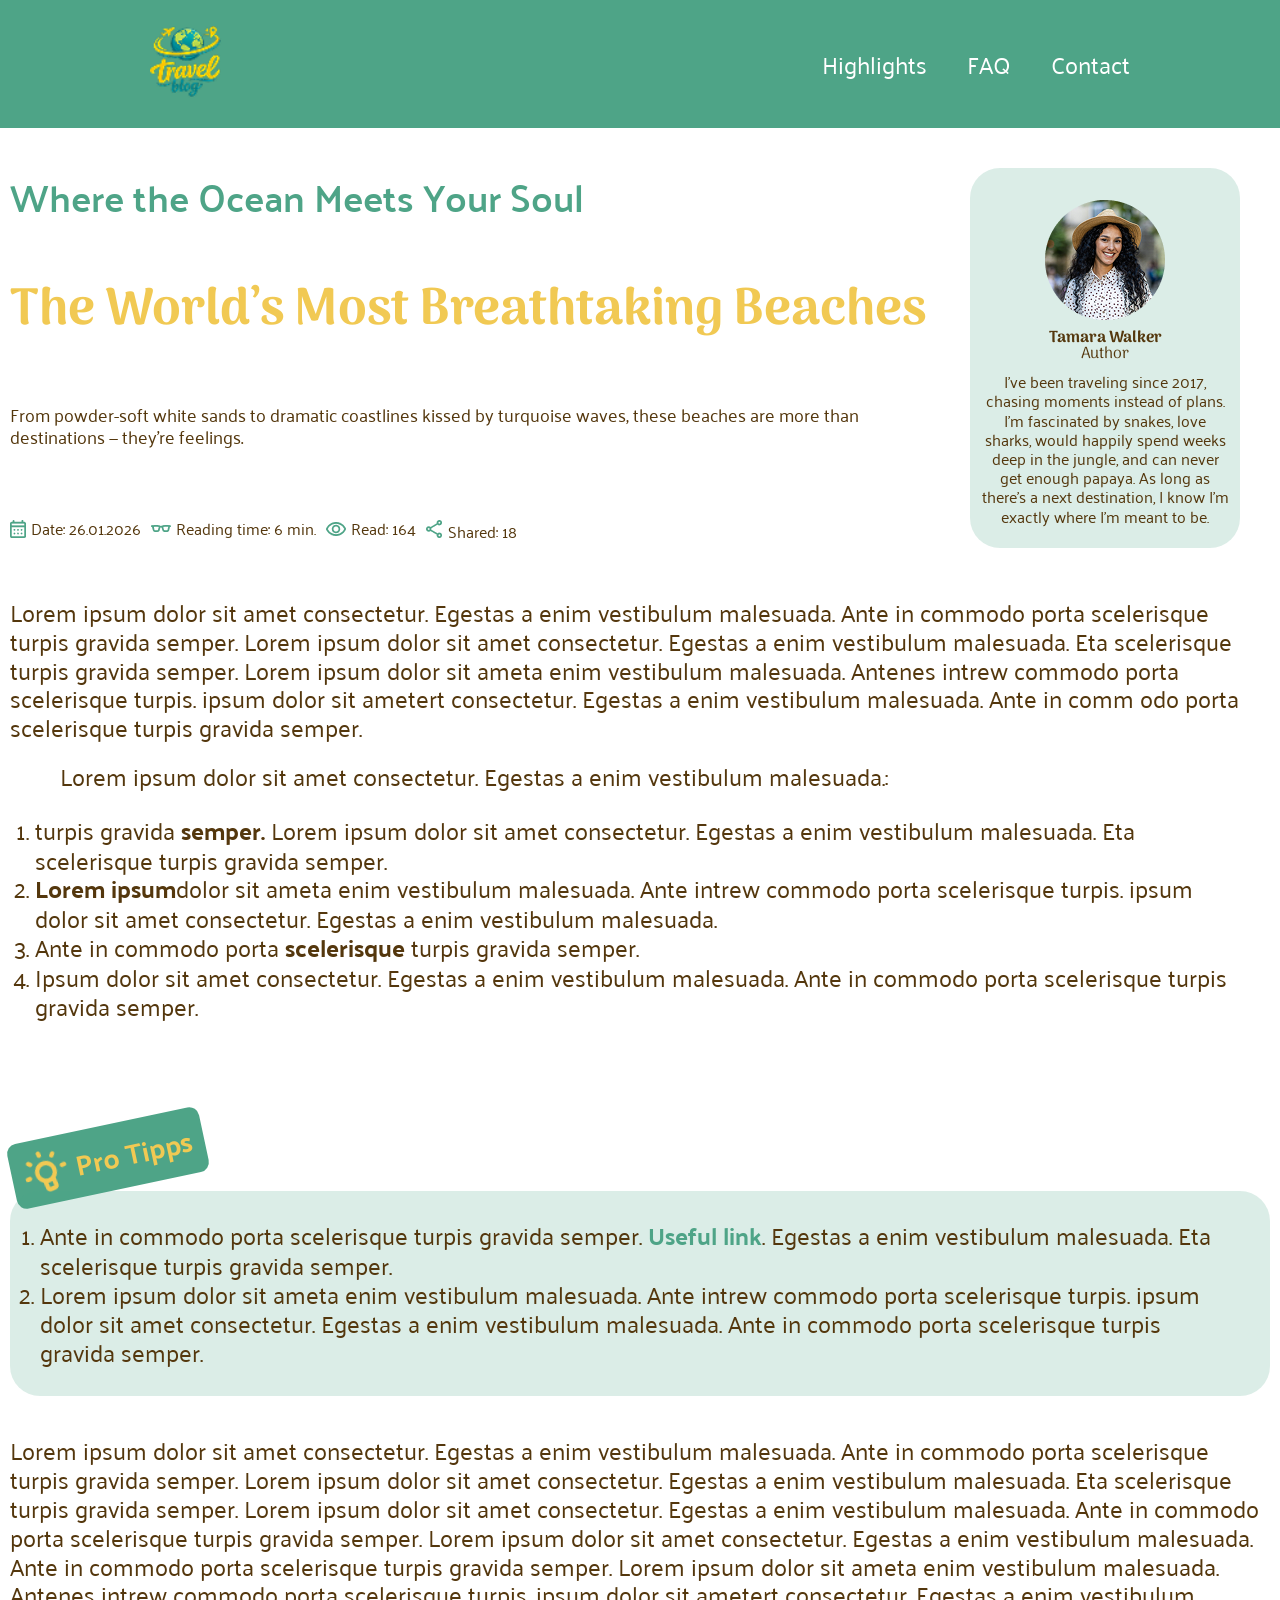
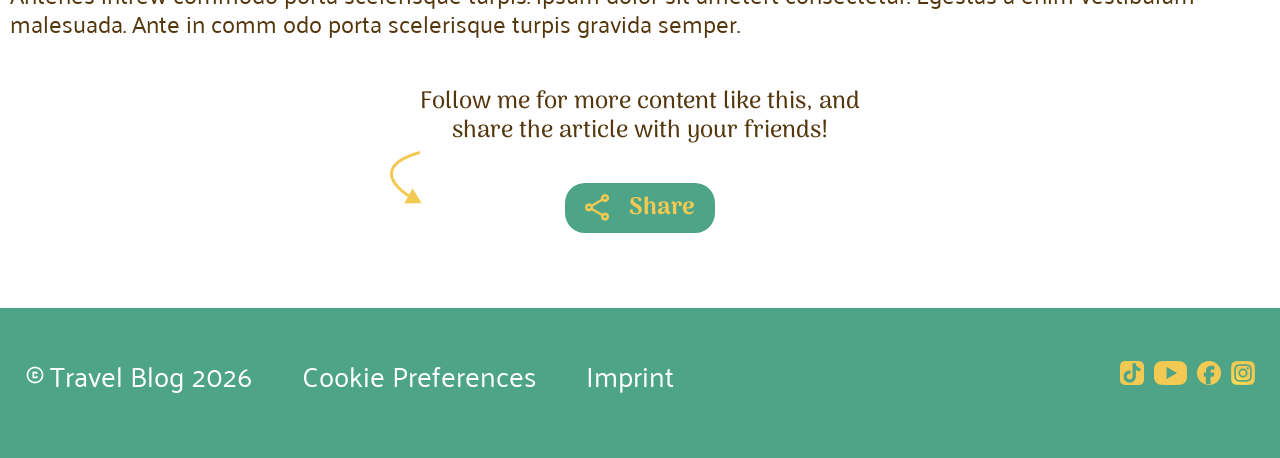
==== article-1.html @ d6214e35 "article 1 header bearbeitet" ====
<!DOCTYPE html>
<html lang="en">

<head>
    <meta charset="UTF-8">
    <meta name="viewport" content="width=device-width, initial-scale=1.0">
    <title>Article 1</title>
    <link rel="shortcut icon" href="./assets/icons/travel-blog-logo.png" type="image/x-icon">
    <link rel="stylesheet" href="./css/header-footer.css">
    <link rel="stylesheet" href="./css/fonts.css">
    <link rel="stylesheet" href="./css/article-standard.css">
    <link rel="stylesheet" href="./css/article-1.css">



</head>

<body>
    <header>
            <div class="header-content">
                <a href="index.html"><img src="./assets/icons/travel-blog-logo.png" alt="Travel Blog Logo" /></a>
                <nav class="header-nav-bar">
                    <ul>
                        <li><a href="index.html#highlights">Highlights</a></li>
                        <li><a href="index.html#faq">FAQ</a></li>
                        <li><a href="index.html#contact">Contact</a></li>
                    </ul>
                </nav>
            </div>
        </header>
    <main> 
        
        <content class="content">
            <!-- ------------------------------------------------------------------------------------- -->
            <div class="article-landing-section">
                <div class="article-landing-section-left">
                    <h2>Where the Ocean Meets Your Soul </h2>
                    <h1>The World’s Most Breathtaking Beaches</h1>
                    <p class="intro-text">
                        From powder-soft white sands to dramatic coastlines kissed by turquoise waves, these beaches are
                        more than destinations — they’re feelings.
                    </p>

                    <div class="article-status">
                        <div class="item">
                            <img src="./assets/icons/calendar-icon.png" alt="Calender Icon" />
                            <span>Date: 26.01.2026</span>
                        </div>

                        <div class="item">
                            <img class="glasses-icon" src="./assets/icons/eyeglasses-icon.png" alt="Glasses Icon" />
                            <span> Reading time: 6 min.</span>
                        </div>

                        <div class="item">
                            <img src="./assets/icons/visibility-icon.png" alt="Visibility Icon" />
                            <span>Read: 164</span>
                        </div>

                        <div class="item">
                            <p>
                                <img src="./assets/icons/share-icon-green.png" alt="Share Icon" />
                                <span>Shared: 18</span>
                            </p>
                        </div>
                    </div>
                </div>

                <div class="article-landing-section-right">
                    <div class="author">
                        <img src="./assets/img/author-image.png" alt="Author Image" />
                        <p class="author-name">Tamara Walker</p>
                        <p class="author-text">Author</p>
                        <span>
                            I’ve been traveling since 2017, chasing moments instead of plans. I’m fascinated by
                            snakes, love sharks, would happily spend weeks deep in the jungle, and can never get
                            enough papaya. As long as there’s a next destination, I know I’m exactly where I’m meant
                            to be.</span>

                    </div>
                </div>
            </div>
            <!-- ----------- -->
            <section class="textarea">
                <div class="text">
                    <p>Lorem ipsum dolor sit amet consectetur. Egestas a enim vestibulum malesuada. Ante in commodo
                        porta
                        scelerisque turpis gravida semper. Lorem ipsum dolor sit amet consectetur. Egestas a enim
                        vestibulum
                        malesuada. Eta scelerisque turpis gravida semper. Lorem ipsum dolor sit ameta enim vestibulum
                        malesuada. Antenes intrew commodo porta scelerisque turpis. ipsum dolor sit ametert consectetur.
                        Egestas a enim vestibulum malesuada. Ante in comm odo porta scelerisque turpis gravida semper.
                    </p>
                </div>
            </section>
            <section class="list-sec">
                <div class="list">
                    <div class="list-p">
                    <p>Lorem ipsum dolor sit amet consectetur. Egestas a enim vestibulum malesuada.:</p>
                    </div>
                    <ol class="list-ol">
                        <li>turpis gravida <span class="bold">semper.</span> Lorem ipsum dolor sit amet consectetur.
                            Egestas a enim
                            vestibulum
                            malesuada. Eta scelerisque turpis gravida semper.
                        </li>
                        <li><span class="bold">Lorem ipsum</span>dolor sit ameta enim vestibulum malesuada. Ante intrew
                            commodo porta
                            scelerisque turpis. ipsum dolor sit amet consectetur. Egestas a enim vestibulum malesuada.
                        </li>
                        <li>Ante in commodo porta <span class="bold">scelerisque</span> turpis gravida semper. </li>
                        <li>Ipsum dolor sit amet consectetur. Egestas a enim vestibulum malesuada. Ante in commodo porta
                            scelerisque turpis gravida semper. </li>
                    </ol>
                </div>
            </section>
            <!-- ----------- -->
            <div class="mini-box">
                <div class="light">
                    <img src="./assets/icons/glühbirne.png" alt="Glühbirne Image" />
                    <p>Pro Tipps</p>
                </div>
            </div>
            <section class="big-box">
                <div class="box-text">
                    <ol>
                        <li>
                            Ante in commodo porta scelerisque turpis gravida
                            semper.
                            <span class="box-fett">Useful link</span>.
                            Egestas a enim vestibulum malesuada. Eta
                            scelerisque turpis gravida semper.
                        </li>
                        <li>
                            Lorem ipsum dolor sit ameta enim vestibulum
                            malesuada. Ante intrew commodo porta scelerisque
                            turpis. ipsum dolor sit amet consectetur.
                            Egestas a enim vestibulum malesuada. Ante in
                            commodo porta scelerisque turpis gravida semper.
                        </li>
                    </ol>
                </div>
            </section>
            <!-- ----------- -->
            <div class="lorem">
                <p>Lorem ipsum dolor sit amet consectetur. Egestas a enim vestibulum malesuada. Ante in commodo porta
                    scelerisque turpis gravida semper. Lorem ipsum dolor sit amet consectetur. Egestas a enim vestibulum
                    malesuada. Eta scelerisque turpis gravida semper. Lorem ipsum dolor sit amet consectetur.
                    Egestas a enim vestibulum malesuada. Ante in commodo porta scelerisque turpis gravida semper. Lorem
                    ipsum dolor sit amet<!--<br />--> consectetur.<!--<br />--> Egestas a enim vestibulum malesuada. Ante in commodo
                    porta
                    scelerisque
                    turpis gravida semper. Lorem ipsum dolor sit ameta enim vestibulum malesuada. Antenes intrew commodo
                    porta scelerisque turpis. ipsum dolor sit ametert consectetur. Egestas a enim vestibulum malesuada.
                    Ante
                    in comm odo porta scelerisque turpis gravida semper. </p>
            </div>
            <div class="follow-me-section">
                <h4>Follow me for more content like this, and share the article with your friends!</h4>
                <img src="./assets/icons/arrow-icon.png" alt="Arrow Icon" />
                <div class="share-button">
                    <img src="./assets/icons/share-icon-yellow.png" alt="Share Icon" />
                    <p>Share</p>
                </div>
            </div>
        </content>
    </main>
    <footer>
        <div class="footer-content">
            <div class="footer-left">
                <a href="imprint.html" target="_blank">
                    <p>Imprint</p>
                </a>
                <p>Cookie Preferences</p>
                <div class="copyright">
                    <img src="./assets/icons/copyright-icon.png" alt="Copyright Icon" />
                    <p>Travel Blog 2026</p>
                </div>
            </div>
            <div class="footer-right">
                <div class="social-links">

                    <a href="https://www.tiktok.com" target="_blank"><img src="./assets/icons/tiktok-icon.png"
                            alt="TikTok Icon" /></a>
                    <a href="https://www.youtube.com" target="_blank"><img src="./assets/icons/youtube-icon.png"
                            alt="YouTube Icon" /></a>
                    <a href="https://www.facebook.com" target="_blank"><img src="./assets/icons/facebook-icon.png"
                            alt="Facebook Icon" /></a>
                    <a href="https://www.instagram.com" target="_blank"><img src="./assets/icons/instagram-icon.png"
                            alt="Instagram Icon" /></a>
                </div>
            </div>
        </div>
        <div class="footer-navigation">
            <nav class="footer-nav-bar">
                <ul>
                    <li>
                        <a href="index.html#home"><img src="./assets/icons/home.png" alt="Home Icon" /></a>
                    </li>
                    <li>
                        <a href="index.html#highlights"><img src="./assets/icons/rocket-launch.png"
                                alt="Rocket Icon" /></a>
                    </li>
                    <li>
                        <a href="index.html#faq"><img src="./assets/icons/live-help.png" alt="FAQ Icon" /></a>
                    </li>
                    <li>
                        <a href="index.html#contact"><img src="./assets/icons/person-pin.png" alt="Contact Icon" /></a>
                    </li>
                </ul>
            </nav>
        </div>
    </footer>
</body>

</html>
---- css/header-footer.css ----
/* ############################################################## */

/* VOR ÄNDERUNGEN IN DIESER DATEI TEAM-MEETING !! */

/* ############################################################## */
/* Last Changes */
/* Footer Padding left and right von 25px auf 10px */
/* Ab 512px header nav bar anzeigen, Footer NavBar aus */
/* Ab 768px Footer Links horizontal

/* ############################################################## */

* {
    margin: 0; /* Alle Abstände auf null setzen */
    padding: 0;
    position: relative;
    box-sizing: border-box;
    color: inherit;
    font-size: inherit;
    scroll-behavior: smooth;
}

header {
    background-color: #4ea487;
    .header-content {
        /* position: absolute;
        width: 100%; */

        height: 70px;
        display: flex;
        align-items: center;
        justify-content: center;

        .header-nav-bar {
            display: none;
            padding-left: 50px;
            ul {
                display: flex;
                flex-direction: row;
                align-items: center;
                justify-content: space-around;
                list-style-type: none;
                gap: 40px;
            }
        }

        a {
            color: white;
            text-decoration: none;
        }

        img {
            width: 56px;
            height: 56px;
        }
    }
}

footer {
    background-color: #4ea487;
    height: 225px;
    width: 100%;

    .footer-content {
        max-width: 1440px;
        margin-left: auto;
        margin-right: auto;

        padding-top: 30px;
        padding-left: 10px;
        padding-right: 10px;
        display: flex;
        justify-content: center;
        align-items: flex-end;

        .footer-left {
            font-family: "Palanquin";
            font-size: 14px;
            width: 100%;
            max-width: 700px;

            color: white;
            line-height: 2;

            a {
                text-decoration: none;
            }
            .copyright {
                display: flex;
                align-items: center;
                gap: 5px;
            }
        }
        .footer-right {
            .social-links {
                display: flex;
                flex-direction: row;
                align-items: center;
                justify-content: space-between;
                gap: 5px;
            }
        }
    }

    .footer-navigation {
        background-color: #f1c953;
        height: 88px;
        width: 100%;
        display: flex;
        align-items: center;
        justify-content: center;
        position: fixed;
        left: 0;
        bottom: 0;

        .footer-nav-bar {
            max-width: 375px;
            width: 100%;

            ul {
                display: flex;
                flex-direction: row;
                align-items: center;
                justify-content: space-around;
                list-style-type: none;
            }

            img {
                width: 40px;
                height: 40px;
            }
        }
    }
}

@media screen and (min-width: 375px) {
    header {
        .header-content {
            padding-left: 0;
        }
    }
    footer {
        .footer-content {
            padding-left: 25px;
            padding-right: 25px;
        }
    }
}

@media screen and (min-width: 512px) {
    header {
        .header-content {
            align-items: center;
            justify-content: space-around;
            gap: 30px;
            .header-nav-bar {
                display: unset;
            }
        }
    }

    footer {
        height: 150px;

        .footer-navigation {
            display: none;
        }
    }
}

@media screen and (min-width: 768px) {
    header {
        .header-content {
            height: 88px;
        }
    }

    footer {
        .footer-content {
            width: 100%;
            padding-top: 50px;

            display: flex;
            align-items: center;
            justify-content: space-between;

            .footer-left {
                max-width: 700px;
                display: flex;
                flex-direction: row-reverse;
                justify-content: flex-end; /* Flex-end wegen row-reverse */

                gap: 50px;

                p {
                    font-size: 16px;
                }

                .copyright {
                    display: flex;
                    align-items: center;
                }
            }

            .footer-right {
                .social-links {
                    gap: 10px;
                }
            }
        }
    }
}

@media screen and (min-width: 1024px) {
    header {
        .header-content {
            height: 128px;
            max-width: 980px;
            justify-content: space-between;
            margin-left: auto;
            margin-right: auto;

            img {
                width: 72px;
                height: 72px;
            }
        }
    }
    footer {
        .footer-content {
            .footer-left {
                p {
                    font-size: 28px;
                }
            }
        }
    }
}

@media screen and (min-width: 1440px) {
    header {
        .header-content {
            max-width: 1440px;
            padding-left: 20px;
            padding-right: 20px;
        }
    }
}
---- css/fonts.css ----
/* ############################################################## */
/* ############################################################## */

/* VOR ÄNDERUNGEN IN DIESER DATEI TEAM-MEETING !! */

/* ############################################################## */
/* ############################################################## */






h1 {
    font-size: clamp(24px, 4vw, 96px);
    font-family: "Arima";
    font-weight: 700;
    line-height: 1.2;
    color: #f1c953;
    padding-top: 10px;
    padding-bottom: 10px;
}

h2 {
    font-size: clamp(20px, 3vw, 54px);
    font-family: "Palanquin";
    font-weight: 600;
    line-height: 1.2;
    color: #4ea487;
}

h3 {
    font-size: clamp(20px, 3vw, 48px);
    font-family: "Arima";
    font-weight: 600;
    line-height: 1.2;
    color: #54370d;
    padding-top: 30px;
      padding-bottom: 20px;
    text-align: center;
}

h4 {
    font-size: clamp(18px, 3vw, 24px);
    font-family: "Arima";
    font-weight: 500;
    line-height: 1.2;
    color: #54370d;
    text-align: center;
    padding-top: 20px;
}

p {
    font-size: clamp(16px, 2vw, 24px);
    font-family: "Palanquin";
    font-weight: 400;
    /* font-size: 16px; */
    line-height: 1.2;
    color: #54370d;
}

li {
    font-size: clamp(16px, 2vw, 24px);
    font-family: "Palanquin";
    font-weight: 400;
    /* font-size: 16px; */
    line-height: 1.2;
    color: #54370d;
}

li span {
    font-weight: bold;
    font-size: clamp(16px, 2vw, 24px);
}

/* Footer Text (Imprint etc.) und Reading-Time etc. */
span {
    font-size: 16px;
    font-family: "Palanquin";
    font-weight: 400;
    /* font-size: 16px; */
    line-height: 1.2;
    color: #54370d;
}

.button-font {
    font-size: 24px;
    font-family: "Arima";
    font-weight: 700;
    line-height: 1.2;
    color: #f1c953;
}

.intro-text {
    font-size: clamp(18px, 2vw, 32px);
    font-family: "Palanquin";
    font-weight: 400;
    font-size: 18px;
    color: #54370d;
}

.footer-content p {
    color: white;
}

/* arima-regular - latin */
@font-face {
    font-display: swap; /* Check https://developer.mozilla.org/en-US/docs/Web/CSS/@font-face/font-display for other options. */
    font-family: "Arima";
    font-style: normal;
    font-weight: 400;
    src: url("../assets/fonts/arima-v7-latin-regular.woff2") format("woff2"); /* Chrome 36+, Opera 23+, Firefox 39+, Safari 12+, iOS 10+ */
}
/* arima-500 - latin */
@font-face {
    font-display: swap; /* Check https://developer.mozilla.org/en-US/docs/Web/CSS/@font-face/font-display for other options. */
    font-family: "Arima";
    font-style: normal;
    font-weight: 500;
    src: url("../assets/fonts/arima-v7-latin-500.woff2") format("woff2"); /* Chrome 36+, Opera 23+, Firefox 39+, Safari 12+, iOS 10+ */
}
/* arima-600 - latin */
@font-face {
    font-display: swap; /* Check https://developer.mozilla.org/en-US/docs/Web/CSS/@font-face/font-display for other options. */
    font-family: "Arima";
    font-style: normal;
    font-weight: 600;
    src: url("../assets/fonts/arima-v7-latin-600.woff2") format("woff2"); /* Chrome 36+, Opera 23+, Firefox 39+, Safari 12+, iOS 10+ */
}
/* arima-700 - latin */
@font-face {
    font-display: swap; /* Check https://developer.mozilla.org/en-US/docs/Web/CSS/@font-face/font-display for other options. */
    font-family: "Arima";
    font-style: normal;
    font-weight: 700;
    src: url("../assets/fonts/arima-v7-latin-700.woff2") format("woff2"); /* Chrome 36+, Opera 23+, Firefox 39+, Safari 12+, iOS 10+ */
}

/* palanquin-regular - latin */
@font-face {
    font-display: swap; /* Check https://developer.mozilla.org/en-US/docs/Web/CSS/@font-face/font-display for other options. */
    font-family: "Palanquin";
    font-style: normal;
    font-weight: 400;
    src: url("../assets/fonts/palanquin-v17-latin-regular.woff2")
        format("woff2"); /* Chrome 36+, Opera 23+, Firefox 39+, Safari 12+, iOS 10+ */
}
/* palanquin-500 - latin */
@font-face {
    font-display: swap; /* Check https://developer.mozilla.org/en-US/docs/Web/CSS/@font-face/font-display for other options. */
    font-family: "Palanquin";
    font-style: normal;
    font-weight: 500;
    src: url("../assets/fonts/palanquin-v17-latin-500.woff2") format("woff2"); /* Chrome 36+, Opera 23+, Firefox 39+, Safari 12+, iOS 10+ */
}
/* palanquin-600 - latin */
@font-face {
    font-display: swap; /* Check https://developer.mozilla.org/en-US/docs/Web/CSS/@font-face/font-display for other options. */
    font-family: "Palanquin";
    font-style: normal;
    font-weight: 600;
    src: url("../assets/fonts/palanquin-v17-latin-600.woff2") format("woff2"); /* Chrome 36+, Opera 23+, Firefox 39+, Safari 12+, iOS 10+ */
}
/* palanquin-700 - latin */
@font-face {
    font-display: swap; /* Check https://developer.mozilla.org/en-US/docs/Web/CSS/@font-face/font-display for other options. */
    font-family: "Palanquin";
    font-style: normal;
    font-weight: 700;
    src: url("../assets/fonts/palanquin-v17-latin-700.woff2") format("woff2"); /* Chrome 36+, Opera 23+, Firefox 39+, Safari 12+, iOS 10+ */
}

/* palanquin-dark-regular - latin */
@font-face {
    font-display: swap; /* Check https://developer.mozilla.org/en-US/docs/Web/CSS/@font-face/font-display for other options. */
    font-family: "Palanquin Dark";
    font-style: normal;
    font-weight: 400;
    src: url("../assets/fonts/palanquin-dark-v17-latin-regular.woff2")
        format("woff2"); /* Chrome 36+, Opera 23+, Firefox 39+, Safari 12+, iOS 10+ */
}
/* palanquin-dark-500 - latin */
@font-face {
    font-display: swap; /* Check https://developer.mozilla.org/en-US/docs/Web/CSS/@font-face/font-display for other options. */
    font-family: "Palanquin Dark";
    font-style: normal;
    font-weight: 500;
    src: url("../assets/fonts/palanquin-dark-v17-latin-500.woff2")
        format("woff2"); /* Chrome 36+, Opera 23+, Firefox 39+, Safari 12+, iOS 10+ */
}
/* palanquin-dark-600 - latin */
@font-face {
    font-display: swap; /* Check https://developer.mozilla.org/en-US/docs/Web/CSS/@font-face/font-display for other options. */
    font-family: "Palanquin Dark";
    font-style: normal;
    font-weight: 600;
    src: url("../assets/fonts/palanquin-dark-v17-latin-600.woff2")
        format("woff2"); /* Chrome 36+, Opera 23+, Firefox 39+, Safari 12+, iOS 10+ */
}
/* palanquin-dark-700 - latin */
@font-face {
    font-display: swap; /* Check https://developer.mozilla.org/en-US/docs/Web/CSS/@font-face/font-display for other options. */
    font-family: "Palanquin Dark";
    font-style: normal;
    font-weight: 700;
    src: url("../assets/fonts/palanquin-dark-v17-latin-700.woff2")
        format("woff2"); /* Chrome 36+, Opera 23+, Firefox 39+, Safari 12+, iOS 10+ */
}
---- css/article-standard.css ----
/* ############################################################## */

/* VOR ÄNDERUNGEN IN DIESER DATEI TEAM-MEETING !!!!!!!!!!!!!! */

/* ############################################################## */

body {
    main {
        max-width: 1440px; /* Mobile */
        width: 100%;
        margin-left: auto;
        margin-right: auto;
        padding-left: 25px;
        padding-right: 25px;

        content {
            /* ------------------------------------------------------------------------------------- */

            .article-landing-section {
                padding-top: 20px;
                margin-bottom: 50px;
                display: flex;
                min-height: 390px;
                flex-direction: column;
                align-items: center;

                .article-landing-section-left {
                    display: flex;
                    flex-direction: column;
                    justify-content: space-between;

                    .intro-text {
                        padding-bottom: 15px;
                    }

                    .article-status {
                        max-width: 200px;
                        display: flex;
                        flex-wrap: wrap;

                        gap: 10px; /* Abstand bei Umbruch */
                    }

                    .item {
                        display: flex;
                        align-items: center;
                        justify-content: center;
                        gap: 5px;
                        text-align: center;
                    }
                }
                .article-landing-section-right {
                    .author {
                        /* width: 270px;
                        height: 380px; */
                        display: flex;
                        flex-direction: column;
                        align-items: center;
                        justify-content: center;
                        background-color: #4ea48733;
                        border-radius: 30px;
                        margin-top: 20px;

                        img {
                            width: 120px;
                            padding-top: 20px;
                            padding-bottom: 10px;
                        }
                        .author-name {
                            font-family: "Arima";
                            font-size: 16px;
                            font-weight: 700;
                            line-height: 1;
                            color: #54370d;
                            padding: 0;
                        }
                        .author-text {
                            font-family: "Arima";
                            font-size: 16px;
                            font-weight: 400;
                            line-height: 1;
                            color: #54370d;
                            padding: 0;
                        }
                        span {
                            padding: 10px;
                            text-align: center;
                        }
                    }
                }
            }

            /* ------------------------------------------------------------------------------------- */

            .mini-box {
                display: flex;
                justify-content: center;
                align-items: center;
                width: 196px;
                height: 66px;
                background-color: rgba(78, 164, 135, 1);
                border-radius: 10px;
                transform: rotate(-12deg);
                .light {
                    display: flex;
                    align-items: center;
                    justify-content: center;
                    gap: 10px;
                }
                p {
                    font-weight: bold;
                    font-size: 28px;
                    color: rgba(241, 201, 83, 1);
                }
            }

            .big-box {
                display: flex;
                flex-direction: column;
                align-items: center;
                background-color: rgba(78, 164, 135, 0.2);
                border-radius: 30px;
            margin-bottom: 40px;
                .box-text {
                    padding: 10px;
                    text-align: center;
                    font-family: "Palanquin";
                    font-weight: 400;
                    font-size: 16px;
                    line-height: 1.2;
                    color: rgba(84, 55, 13, 1);
                    text-align: start;
                    padding: 30px;
                }
                .box-fett {
                    color: rgba(78, 164, 135, 1);
                    font-weight: bold;
                }
            }

            /* ------------------------------------------------------------------------------------- */

            .follow-me-section {
                display: flex;
                margin-left: auto;
                margin-right: auto;
                height: 200px;
                max-width: 350px;
                width: 100%;
                margin-bottom: 20px;

                h4 {
                    top: 0;
                    bottom: 1000px;
                }

                > img {
                    position: absolute; /* Pfeil linksbündig zentrieren */
                    left: 0;
                    top: 60%;
                    transform: translateY(-70%);
                }
                .share-button {
                    position: absolute; /* Button mittig zentrieren */
                    left: 50%;
                    top: 50%;
                    transform: translate(-50%, -50%);

                    display: flex;
                    align-items: center;
                    justify-content: center;
                    width: 150px;
                    height: 50px;
                    border-radius: 20px;
                    background-color: #4ea487;
                    gap: 20px;
                    margin-top: 40px;

                    /* Button Beschriftung "Share" */
                    p {
                        font-family: "Arima";
                        font-size: 24px;
                        font-weight: 700;
                        color: #f1c953;
                    }
                }
            }
            /* ------------------------------------------------------------------------------------- */
        }
    }
}

@media screen and (min-width: 375px) {
    .content {
        .article-landing-section {
            flex-direction: column;
            align-items: center;
            .article-landing-section-left {
                .article-status {
                    max-width: 400px;
                }
            }
            .article-landing-section-right {
                width: 350px;
            }
        }
    }
}

@media screen and (min-width: 560px) {
    .content {
        .article-landing-section {
            .article-landing-section-left {
                .article-status {
                    max-width: 100%;
                }
            }
        }
    }
}

@media screen and (min-width: 768px) {
    .content {
        .article-landing-section {
            flex-direction: row;

            .article-landing-section-left {
                margin-top: 20px;
                min-height: 370px;

                justify-content: space-between;

                .article-status {
                    max-width: 400px;
                }
            }
            .article-landing-section-right {
                margin-left: 30px;
                .author {
                    margin-top: 20px;
                    width: 270px;
                    height: 380px;
                }
            }
        }
        .follow-me-section {
            max-width: 500px;
        }
    }
}

@media screen and (min-width: 900px) {
    .content {
        .article-landing-section {
            .article-landing-section-left {
                .article-status {
                    max-width: 100%;
                }
            }
        }
    }

}
---- css/article-1.css ----
body {
    main {
        width: 100%;
        margin-left: auto;
        margin-right: auto;
        padding-left: 10px;
        padding-right: 10px;

        content {
            /* Alle Text-Formatierungen START------------------------------- */
            /* h1 {
                font-family: "Arima";
                font-size: 40px;
                font-weight: 700;
                line-height: 1.2;
                color: #f1c953;
                padding-top: 10px;
                padding-bottom: 10px;
            } */

            /* h2 {
                font-family: "Palanquin";
                font-weight: 600;
                font-size: 20px;
                color: #4ea487;
            } */

            /* h4 {
                font-family: "Arima";
                font-size: 18px;
                font-weight: 500;
                line-height: 1.2;
                color: #54370d;
                padding-top: 20px;

                text-align: center;
            } */

            /* p,
            span {
                font-family: "Palanquin";
                font-weight: 400;
                font-size: 16px;
                line-height: 1.2;
                color: #54370d;
            } */

            /* .intro-text {
                font-family: "Palanquin";
                font-weight: 400;
                font-size: 18px;
                color: #54370d;
            }   */

            /* Alle Text-Formatierungen ENDE ------------------------------- */

            /* ------------------------------------------------------------------------------------- */

            .article-landing-section {
                padding-top: 20px;
                margin-bottom: 50px;
                display: flex;
                min-height: 390px;

                .article-landing-section-left {
                    display: flex;
                    flex-direction: column;
                    justify-content: space-between;

                    .intro-text {
                        padding-bottom: 15px;
                    }

                    .article-status {
                        display: flex;
                        flex-wrap: wrap;

                        gap: 10px; /* Abstand bei Umbruch */
                    }

                    .item {
                        display: flex;
                        align-items: center;
                        justify-content: center;
                        gap: 5px;
                        text-align: center;
                    }
                }
                .article-landing-section-right {
                    .author {
                        width: 270px;
                        height: 380px;
                        display: flex;
                        flex-direction: column;
                        align-items: center;
                        justify-content: center;
                        background-color: #4ea48733;
                        border-radius: 30px;

                        img {
                            width: 120px;
                            padding-top: 20px;
                            padding-bottom: 10px;
                        }
                        .author-name {
                            font-family: "Arima";
                            font-size: 16px;
                            font-weight: 700;
                            line-height: 1;
                            color: #54370d;
                            padding: 0;
                        }
                        .author-text {
                            font-family: "Arima";
                            font-size: 16px;
                            font-weight: 400;
                            line-height: 1;
                            color: #54370d;
                            padding: 0;
                        }
                        span {
                            padding: 10px;
                            text-align: center;
                        }
                    }
                }
            }

            /* ------------------------------------------------------------------------------------- */

            /* .textarea {
                /* display: flex;
                justify-content: center; */
            /* .text {
                    height: 209px;
                    width: 343px;

                    p {
                        font-family: Palanquin;
                        color: rgba(84, 55, 13, 1);

                        line-height: 1.2;
                    }
                } */

            .list-sec {
                display: flex;
                justify-content: center;
            }

            .list {
                margin-top: 10px;
                display: flex;
                flex-direction: column;
                align-items: center;
                width: 100%;
                margin-bottom: 90px;

                p {
                    font-family: Palanquin;
                    color: rgba(84, 55, 13, 1);
                    line-height: 1.2;
                    padding-top: 10px;
                    padding-bottom: 10px;
                }
            }

            .list-ol {
                padding: 15px 25px 15px 25px;
            }

            li {
                font-family: Palanquin;
                line-height: 1.2;
                color: rgba(84, 55, 13, 1);
            }

            .bold {
                font-weight: bold;
            }

            .lorem {
                margin-bottom: 50px;
                display: flex;
                justify-content: center;

                p {
                    width: 100%;
                    font-family: Palanquin;
                    color: rgba(84, 55, 13, 1);
                }
            }

            /* ------------------------------------------------------------------------------------- */

            .follow-me-section {
                display: flex;
                margin-left: auto;
                margin-right: auto;
                height: 200px;
                max-width: 350px;
                width: 100%;
                margin-bottom: 20px;

                h4 {
                    top: 0;
                    bottom: 1000px;
                }

                > img {
                    position: absolute; /* Pfeil linksbündig zentrieren */
                    left: 0;
                    top: 50%;
                    transform: translateY(-70%);
                }
                .share-button {
                    position: absolute; /* Button mittig zentrieren */
                    left: 50%;
                    top: 50%;
                    transform: translate(-50%, -50%);

                    display: flex;
                    align-items: center;
                    justify-content: center;
                    width: 150px;
                    height: 50px;
                    border-radius: 20px;
                    background-color: #4ea487;
                    gap: 20px;
                    margin-top: 20px;

                    /* Button Beschriftung "Share" */
                    p {
                        font-family: "Arima";
                        font-size: 24px;
                        font-weight: 700;
                        color: #f1c953;
                    }
                }
            }
            /* ------------------------------------------------------------------------------------- */
        }
    }

    @media screen and (max-width: 768px) {
        .content {
            .article-landing-section {
                flex-direction: column;
                align-items: center;
                .article-landing-section-right {
                    .author {
                        margin-top: 20px;
                    }
                }
            }
        }
    }

    @media screen and (min-width: 768px) and (max-width: 1023px) {
        .list-sec {
            width: 100%;

            .list {
                width: 100%;
                margin-bottom: 10px;
                margin-top: 50px;
            }

            .list-ol {
                width: 100%;
            }
        }

        .lorem {
            width: 100%;
            p {
                width: 100%;
            }
        }

        .follow-me-section {
            h4 {
                padding: 0;
            }
        }
    }

    @media screen and (min-width: 1024px) {
        .list-p {
            padding-left: 50px;
            width: 100%;
        }

        .list-ol {
            max-width: 1300px;
        }

        .follow-me-section {
            h4 {
                padding: 0;
            }
        }
    }
    }

    @media screen and (min-width: 1440px) {
    }
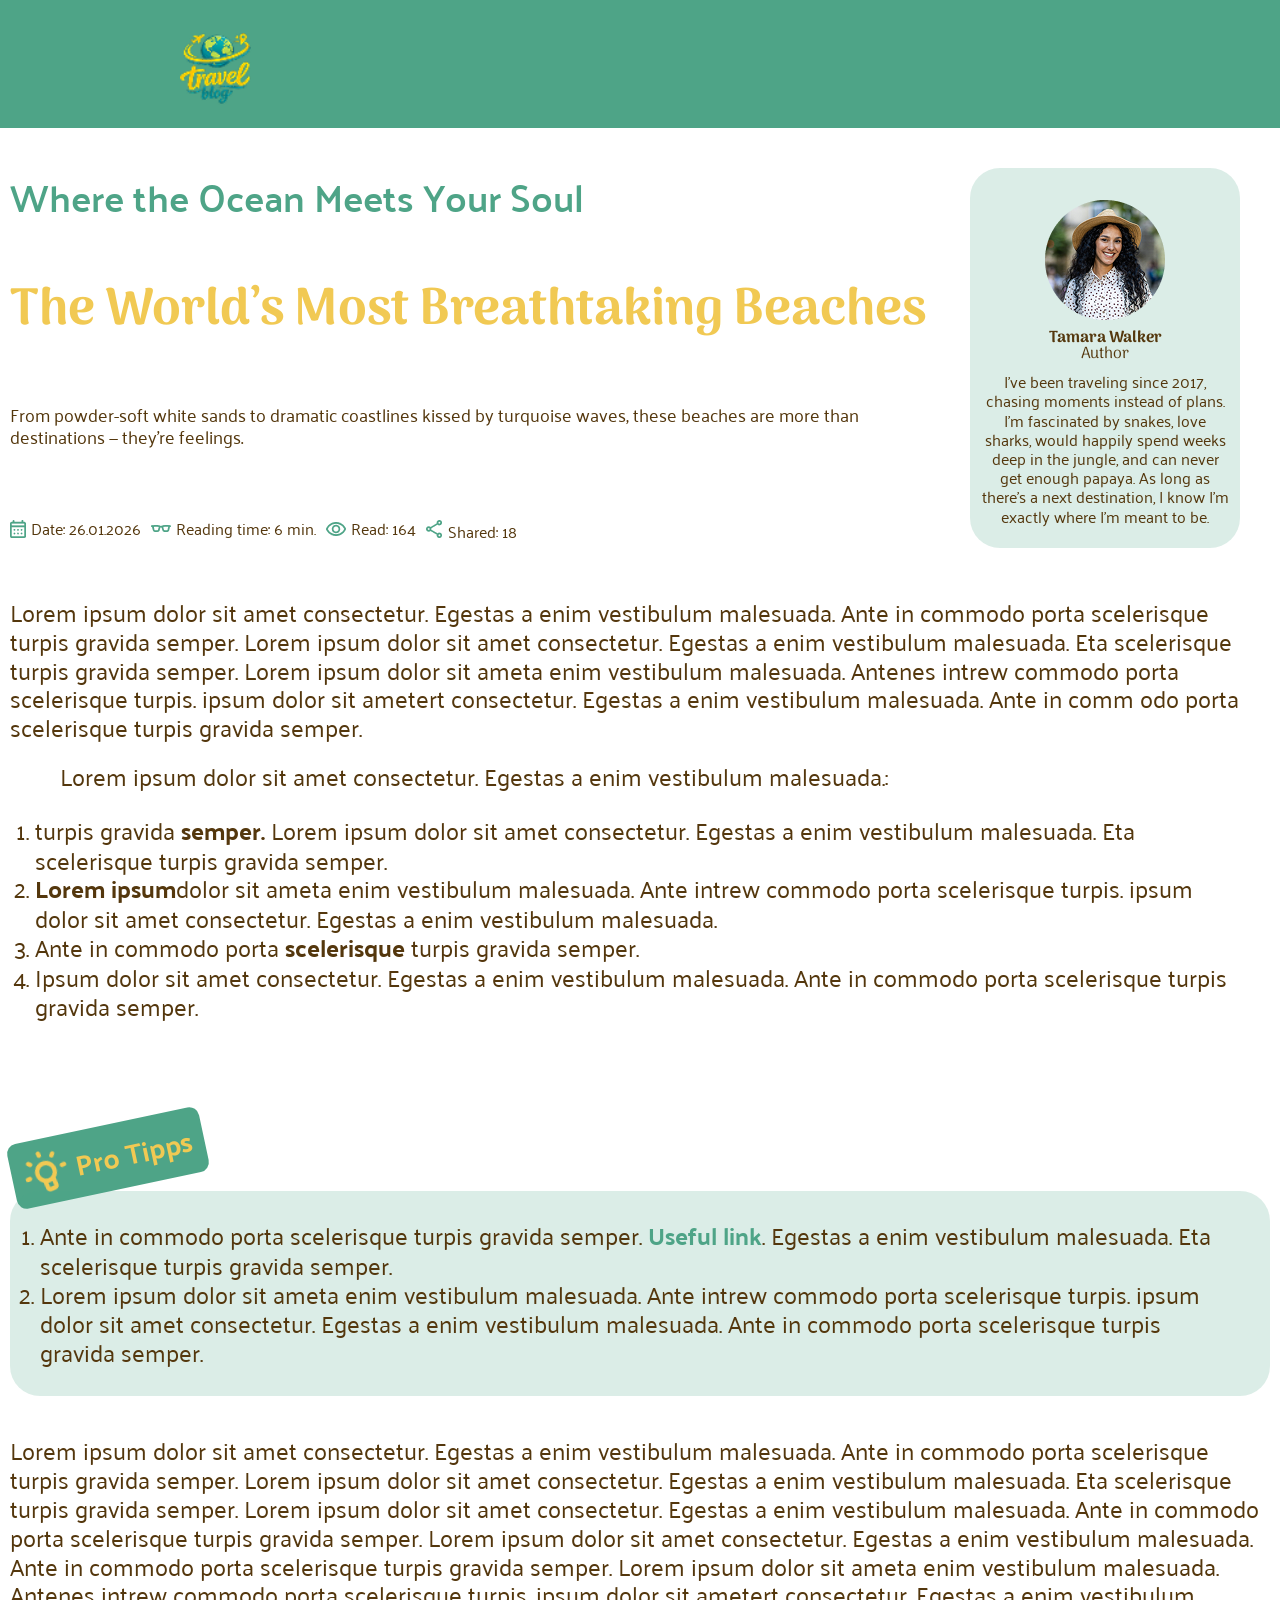
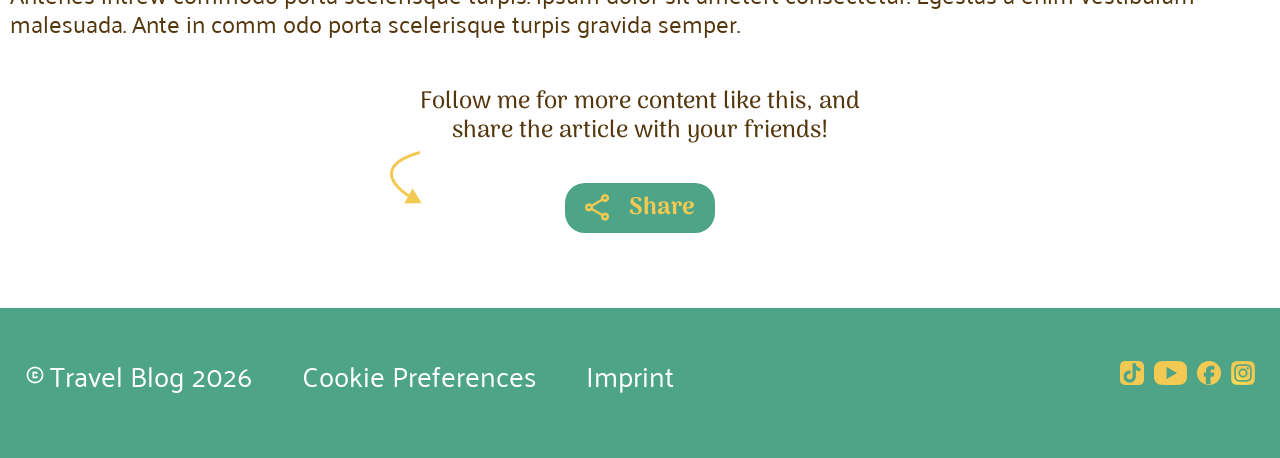
==== commit 695f8fd3: "Merge branch 'main' of https://github.com/DanielGengel/travel-blog-2026" ====
--- a/article-1.html
+++ b/article-1.html
@@ -17,17 +17,10 @@
 
 <body>
     <header>
-            <div class="header-content">
-                <a href="index.html"><img src="./assets/icons/travel-blog-logo.png" alt="Travel Blog Logo" /></a>
-                <nav class="header-nav-bar">
-                    <ul>
-                        <li><a href="index.html#highlights">Highlights</a></li>
-                        <li><a href="index.html#faq">FAQ</a></li>
-                        <li><a href="index.html#contact">Contact</a></li>
-                    </ul>
-                </nav>
-            </div>
-        </header>
+        <div class="header-content">
+            <img src="./assets/icons/travel-blog-logo.png" alt="Travel Blog Logo" />
+        </div>
+    </header>
     <main> 
         
         <content class="content">
--- a/css/header-footer.css
+++ b/css/header-footer.css
@@ -30,6 +30,7 @@
         display: flex;
         align-items: center;
         justify-content: center;
+        padding-top: 10px;
 
         .header-nav-bar {
             display: none;
@@ -45,6 +46,7 @@
         }
 
         a {
+            font-family: "Arima";
             color: white;
             text-decoration: none;
         }
@@ -151,7 +153,8 @@
     header {
         .header-content {
             align-items: center;
-            justify-content: space-around;
+            justify-content: flex-start;
+            padding-left: 30px;
             gap: 30px;
             .header-nav-bar {
                 display: unset;
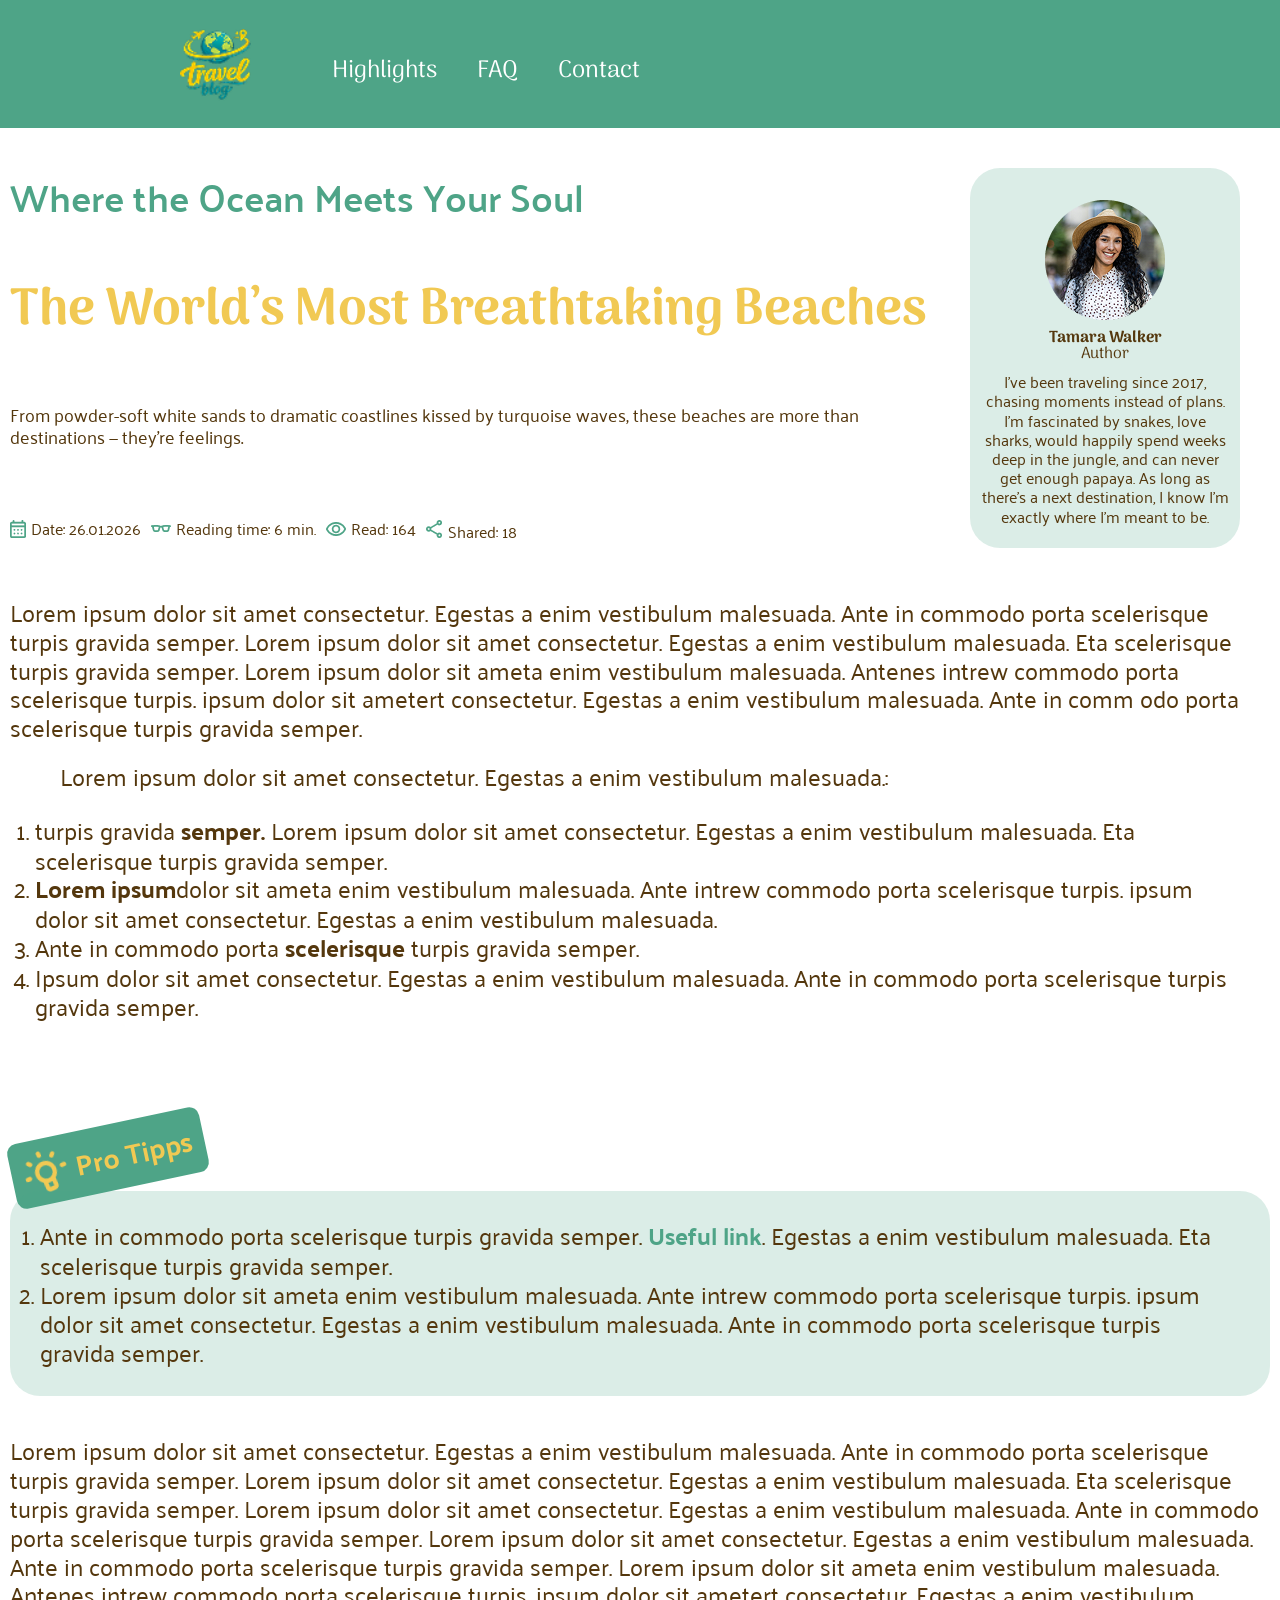
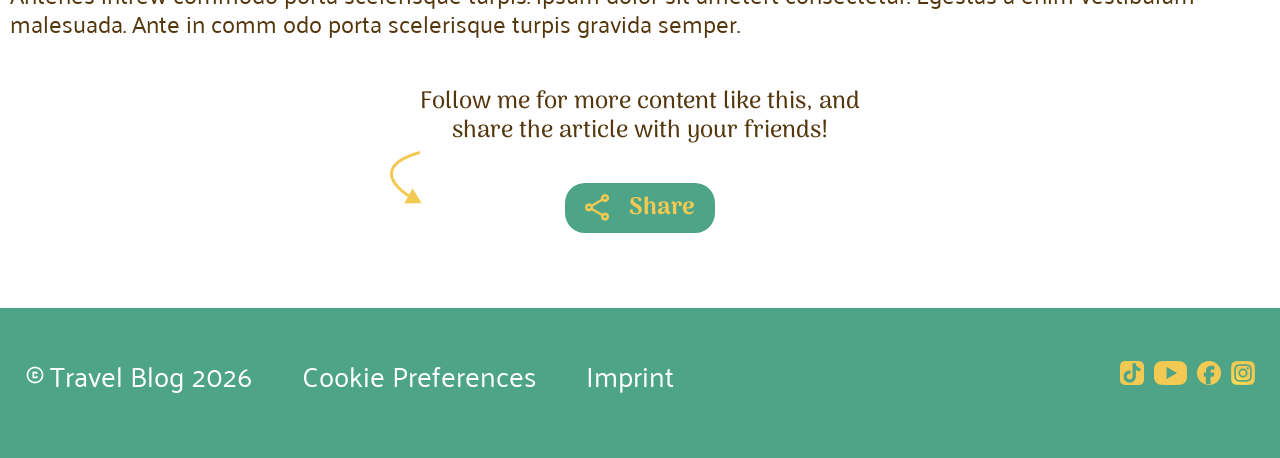
==== commit 5f92d03b: "header in article 1 geändert" ====
--- a/article-1.html
+++ b/article-1.html
@@ -17,10 +17,17 @@
 
 <body>
     <header>
-        <div class="header-content">
-            <img src="./assets/icons/travel-blog-logo.png" alt="Travel Blog Logo" />
-        </div>
-    </header>
+            <div class="header-content">
+                <a href="index.html"><img src="./assets/icons/travel-blog-logo.png" alt="Travel Blog Logo" /></a>
+                <nav class="header-nav-bar">
+                    <ul>
+                        <li><a href="index.html#highlights">Highlights</a></li>
+                        <li><a href="index.html#faq">FAQ</a></li>
+                        <li><a href="index.html#contact">Contact</a></li>
+                    </ul>
+                </nav>
+            </div>
+        </header>
     <main> 
         
         <content class="content">
--- a/css/header-footer.css
+++ b/css/header-footer.css
@@ -219,7 +219,7 @@
         .header-content {
             height: 128px;
             max-width: 980px;
-            justify-content: space-between;
+            /* justify-content: space-between; */ 
             margin-left: auto;
             margin-right: auto;
 
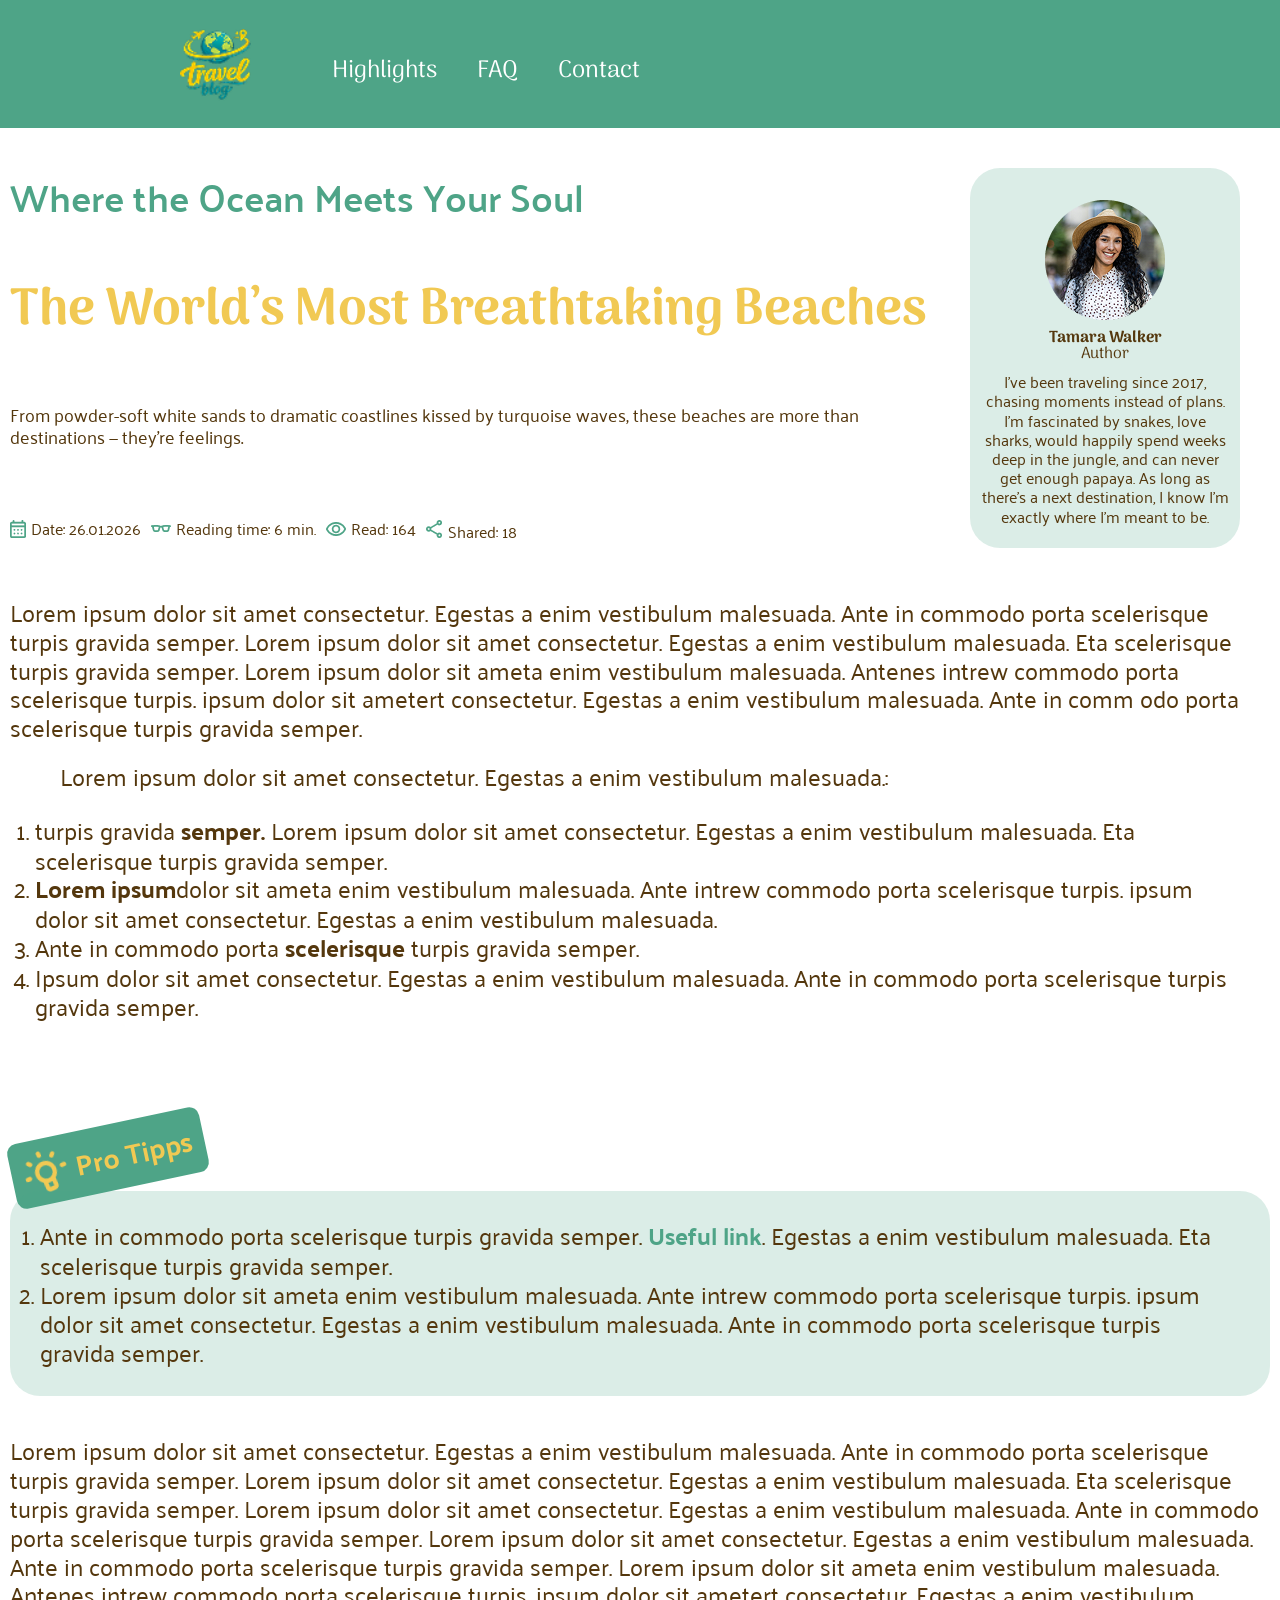
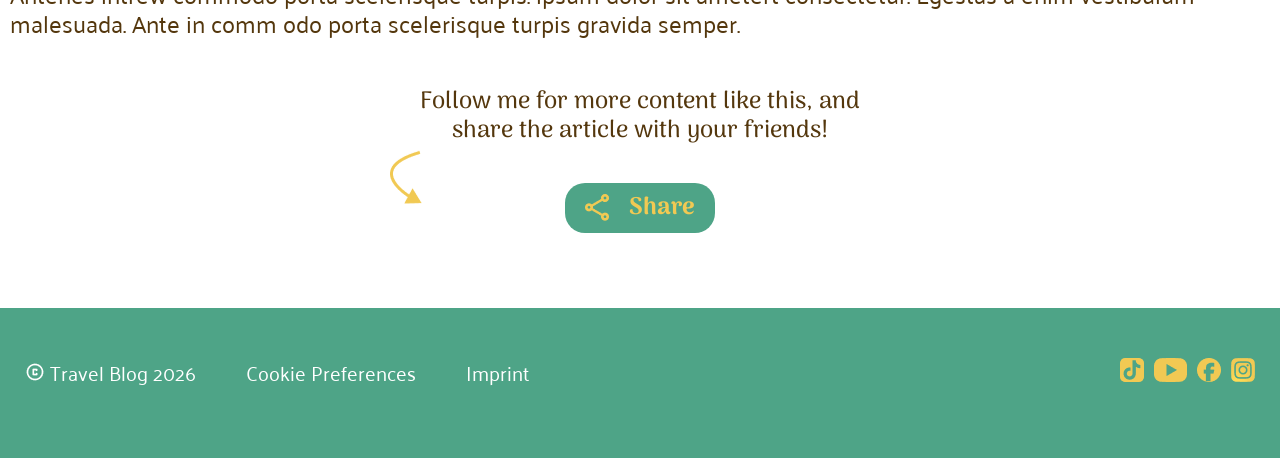
==== commit 18339003: "imprint blank fix" ====
--- a/article-1.html
+++ b/article-1.html
@@ -14,7 +14,6 @@
 
 
 </head>
-
 <body>
     <header>
             <div class="header-content">
@@ -168,7 +167,7 @@
     <footer>
         <div class="footer-content">
             <div class="footer-left">
-                <a href="imprint.html" target="_blank">
+                <a href="imprint.html"> 
                     <p>Imprint</p>
                 </a>
                 <p>Cookie Preferences</p>
--- a/css/header-footer.css
+++ b/css/header-footer.css
@@ -233,7 +233,7 @@
         .footer-content {
             .footer-left {
                 p {
-                    font-size: 28px;
+                    font-size: 20px;
                 }
             }
         }
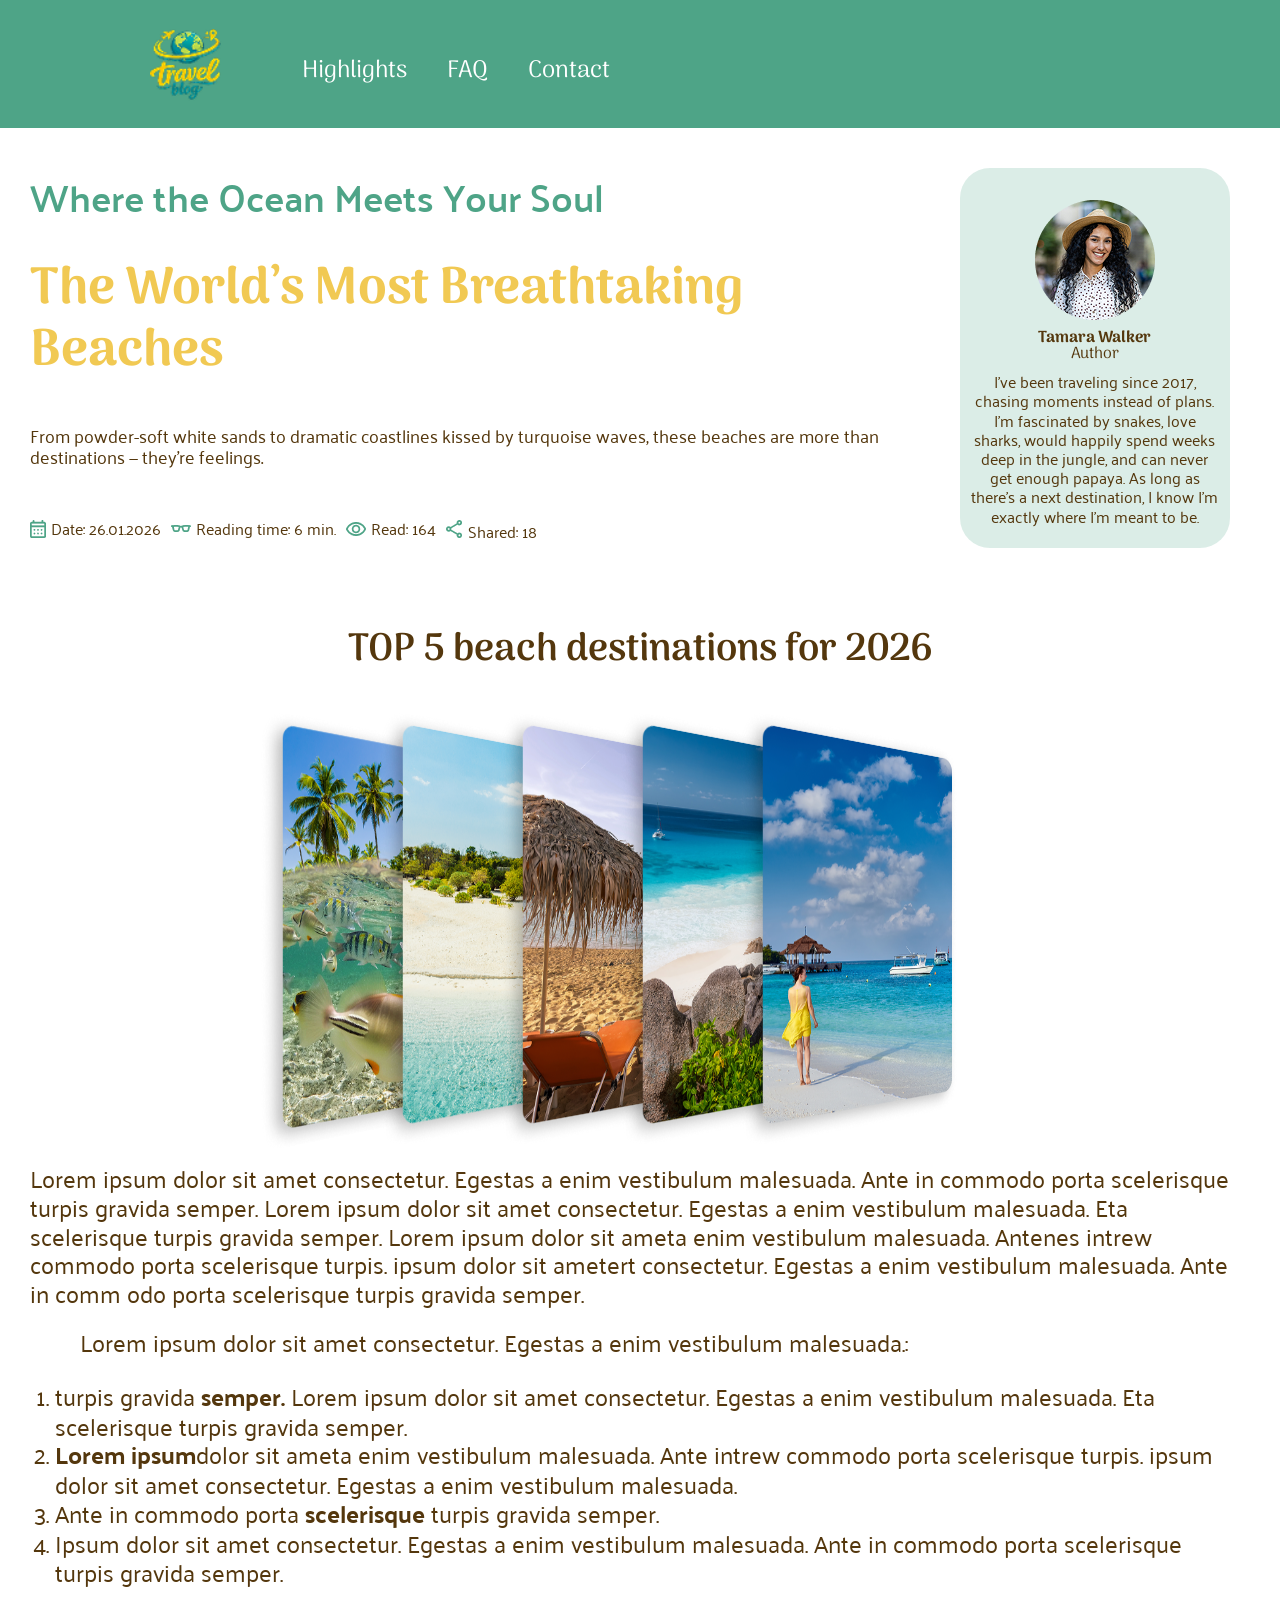
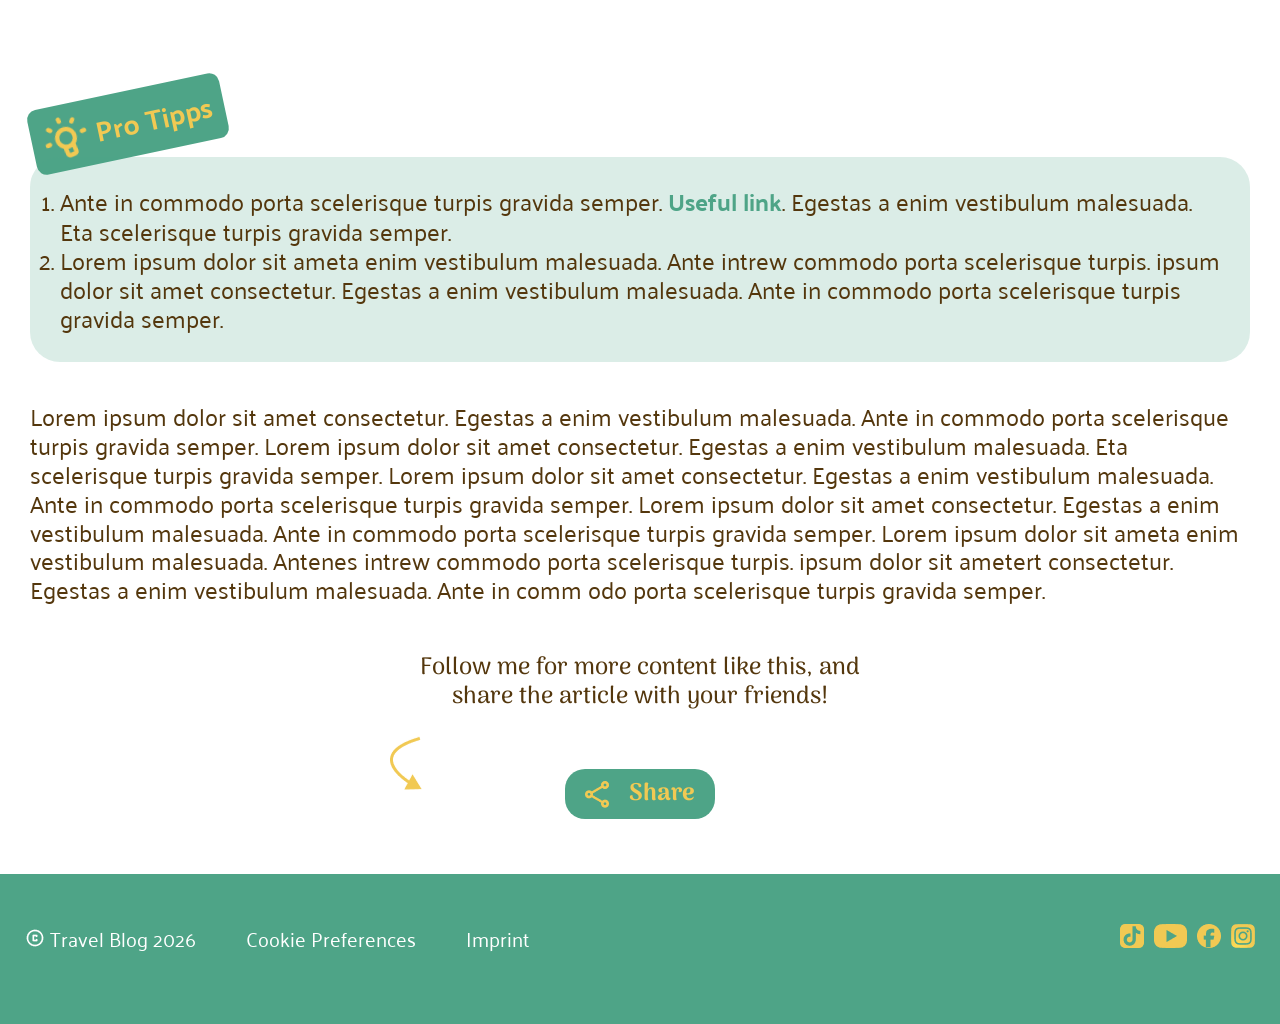
==== commit 53d65678: "Paddings header/footer angepasst, slider article 1 erstellt, Fotos von Main-header und overlay umben" ====
--- a/article-1.html
+++ b/article-1.html
@@ -1,21 +1,17 @@
-<!DOCTYPE html>
+<!doctype html>
 <html lang="en">
-
-<head>
-    <meta charset="UTF-8">
-    <meta name="viewport" content="width=device-width, initial-scale=1.0">
-    <title>Article 1</title>
-    <link rel="shortcut icon" href="./assets/icons/travel-blog-logo.png" type="image/x-icon">
-    <link rel="stylesheet" href="./css/header-footer.css">
-    <link rel="stylesheet" href="./css/fonts.css">
-    <link rel="stylesheet" href="./css/article-standard.css">
-    <link rel="stylesheet" href="./css/article-1.css">
-
-
-
-</head>
-<body>
-    <header>
+    <head>
+        <meta charset="UTF-8" />
+        <meta name="viewport" content="width=device-width, initial-scale=1.0" />
+        <title>Article 1</title>
+        <link rel="shortcut icon" href="./assets/icons/travel-blog-logo.png" type="image/x-icon" />
+        <link rel="stylesheet" href="./css/header-footer.css" />
+        <link rel="stylesheet" href="./css/fonts.css" />
+        <link rel="stylesheet" href="./css/article-standard.css" />
+        <link rel="stylesheet" href="./css/article-1.css" />
+    </head>
+    <body>
+        <header>
             <div class="header-content">
                 <a href="index.html"><img src="./assets/icons/travel-blog-logo.png" alt="Travel Blog Logo" /></a>
                 <nav class="header-nav-bar">
@@ -27,189 +23,224 @@
                 </nav>
             </div>
         </header>
-    <main> 
-        
-        <content class="content">
-            <!-- ------------------------------------------------------------------------------------- -->
-            <div class="article-landing-section">
-                <div class="article-landing-section-left">
-                    <h2>Where the Ocean Meets Your Soul </h2>
-                    <h1>The World’s Most Breathtaking Beaches</h1>
-                    <p class="intro-text">
-                        From powder-soft white sands to dramatic coastlines kissed by turquoise waves, these beaches are
-                        more than destinations — they’re feelings.
+        <main>
+            <content class="content">
+                <!-- ------------------------------------------------------------------------------------- -->
+                <div class="article-landing-section">
+                    <div class="article-landing-section-left">
+                        <h2>Where the Ocean Meets Your Soul</h2>
+                        <h1>The World’s Most Breathtaking Beaches</h1>
+                        <p class="intro-text">
+                            From powder-soft white sands to dramatic coastlines kissed by turquoise waves, these beaches
+                            are more than destinations — they’re feelings.
+                        </p>
+
+                        <div class="article-status">
+                            <div class="item">
+                                <img src="./assets/icons/calendar-icon.png" alt="Calender Icon" />
+                                <span>Date: 26.01.2026</span>
+                            </div>
+
+                            <div class="item">
+                                <img class="glasses-icon" src="./assets/icons/eyeglasses-icon.png" alt="Glasses Icon" />
+                                <span> Reading time: 6 min.</span>
+                            </div>
+
+                            <div class="item">
+                                <img src="./assets/icons/visibility-icon.png" alt="Visibility Icon" />
+                                <span>Read: 164</span>
+                            </div>
+
+                            <div class="item">
+                                <p>
+                                    <img src="./assets/icons/share-icon-green.png" alt="Share Icon" />
+                                    <span>Shared: 18</span>
+                                </p>
+                            </div>
+                        </div>
+                    </div>
+
+                    <div class="article-landing-section-right">
+                        <div class="author">
+                            <img src="./assets/img/author-image.png" alt="Author Image" />
+                            <p class="author-name">Tamara Walker</p>
+                            <p class="author-text">Author</p>
+                            <span>
+                                I’ve been traveling since 2017, chasing moments instead of plans. I’m fascinated by
+                                snakes, love sharks, would happily spend weeks deep in the jungle, and can never get
+                                enough papaya. As long as there’s a next destination, I know I’m exactly where I’m meant
+                                to be.</span
+                            >
+                        </div>
+                    </div>
+                </div>
+                <!-- ----------- -->
+                <h3>TOP 5 beach destinations for 2026</h3>
+                <div class="photo-slider">
+                    <section class="slider-b">
+                        <img class="slider-b-element" src="./assets/img/cards-1.png" alt="" />
+                        <img class="slider-b-element" src="./assets/img/cards-4.png" alt="" />
+                        <img class="slider-b-element" src="./assets/img/cards-5.png" alt="" />
+                        <img class="slider-b-element" src="./assets/img/cards-2.png" alt="" />
+                        <img class="slider-b-element" src="./assets/img/cards-3.png" alt="" />
+                    </section>
+                    <section class="slider-a">
+                        <input type="radio" name="slider" value="one" checked id="s1" checked />
+                        <input type="radio" name="slider" value="two" id="s2" />
+                        <input type="radio" name="slider" value="three" id="s3" />
+                        <input type="radio" name="slider" value="four" id="s4" />
+                        <input type="radio" name="slider" value="five" id="s5" />
+
+                        <div class="slider-a-wrapper">
+                            <img class="slider-a-element element-one" src="./assets/img/cards-1.png" alt="" />
+                            <img class="slider-a-element element-two" src="./assets/img/cards-4.png" alt="" />
+                            <img class="slider-a-element element-three" src="./assets/img/cards-5.png" alt="" />
+                            <img class="slider-a-element element-four" src="./assets/img/cards-2.png" alt="" />
+                            <img class="slider-a-element element-five" src="./assets/img/cards-3.png" alt="" />
+                        </div>
+                        <div class="nav">
+                            <label for="s1"></label>
+                            <label for="s2"></label>
+                            <label for="s3"></label>
+                            <label for="s4"></label>
+                            <label for="s5"></label>
+                        </div>
+                    </section>
+                </div>
+                <section class="textarea">
+                    <div class="text">
+                        <p>
+                            Lorem ipsum dolor sit amet consectetur. Egestas a enim vestibulum malesuada. Ante in commodo
+                            porta scelerisque turpis gravida semper. Lorem ipsum dolor sit amet consectetur. Egestas a
+                            enim vestibulum malesuada. Eta scelerisque turpis gravida semper. Lorem ipsum dolor sit
+                            ameta enim vestibulum malesuada. Antenes intrew commodo porta scelerisque turpis. ipsum
+                            dolor sit ametert consectetur. Egestas a enim vestibulum malesuada. Ante in comm odo porta
+                            scelerisque turpis gravida semper.
+                        </p>
+                    </div>
+                </section>
+                <section class="list-sec">
+                    <div class="list">
+                        <div class="list-p">
+                            <p>Lorem ipsum dolor sit amet consectetur. Egestas a enim vestibulum malesuada.:</p>
+                        </div>
+                        <ol class="list-ol">
+                            <li>
+                                turpis gravida <span class="bold">semper.</span> Lorem ipsum dolor sit amet consectetur.
+                                Egestas a enim vestibulum malesuada. Eta scelerisque turpis gravida semper.
+                            </li>
+                            <li>
+                                <span class="bold">Lorem ipsum</span>dolor sit ameta enim vestibulum malesuada. Ante
+                                intrew commodo porta scelerisque turpis. ipsum dolor sit amet consectetur. Egestas a
+                                enim vestibulum malesuada.
+                            </li>
+                            <li>Ante in commodo porta <span class="bold">scelerisque</span> turpis gravida semper.</li>
+                            <li>
+                                Ipsum dolor sit amet consectetur. Egestas a enim vestibulum malesuada. Ante in commodo
+                                porta scelerisque turpis gravida semper.
+                            </li>
+                        </ol>
+                    </div>
+                </section>
+                <!-- ----------- -->
+                <div class="mini-box">
+                    <div class="light">
+                        <img src="./assets/icons/glühbirne.png" alt="Glühbirne Image" />
+                        <p>Pro Tipps</p>
+                    </div>
+                </div>
+                <section class="big-box">
+                    <div class="box-text">
+                        <ol>
+                            <li>
+                                Ante in commodo porta scelerisque turpis gravida semper.
+                                <span class="box-fett">Useful link</span>. Egestas a enim vestibulum malesuada. Eta
+                                scelerisque turpis gravida semper.
+                            </li>
+                            <li>
+                                Lorem ipsum dolor sit ameta enim vestibulum malesuada. Ante intrew commodo porta
+                                scelerisque turpis. ipsum dolor sit amet consectetur. Egestas a enim vestibulum
+                                malesuada. Ante in commodo porta scelerisque turpis gravida semper.
+                            </li>
+                        </ol>
+                    </div>
+                </section>
+                <!-- ----------- -->
+                <div class="lorem">
+                    <p>
+                        Lorem ipsum dolor sit amet consectetur. Egestas a enim vestibulum malesuada. Ante in commodo
+                        porta scelerisque turpis gravida semper. Lorem ipsum dolor sit amet consectetur. Egestas a enim
+                        vestibulum malesuada. Eta scelerisque turpis gravida semper. Lorem ipsum dolor sit amet
+                        consectetur. Egestas a enim vestibulum malesuada. Ante in commodo porta scelerisque turpis
+                        gravida semper. Lorem ipsum dolor sit amet<!--<br />-->
+                        consectetur.<!--<br />-->
+                        Egestas a enim vestibulum malesuada. Ante in commodo porta scelerisque turpis gravida semper.
+                        Lorem ipsum dolor sit ameta enim vestibulum malesuada. Antenes intrew commodo porta scelerisque
+                        turpis. ipsum dolor sit ametert consectetur. Egestas a enim vestibulum malesuada. Ante in comm
+                        odo porta scelerisque turpis gravida semper.
                     </p>
-
-                    <div class="article-status">
-                        <div class="item">
-                            <img src="./assets/icons/calendar-icon.png" alt="Calender Icon" />
-                            <span>Date: 26.01.2026</span>
-                        </div>
-
-                        <div class="item">
-                            <img class="glasses-icon" src="./assets/icons/eyeglasses-icon.png" alt="Glasses Icon" />
-                            <span> Reading time: 6 min.</span>
-                        </div>
-
-                        <div class="item">
-                            <img src="./assets/icons/visibility-icon.png" alt="Visibility Icon" />
-                            <span>Read: 164</span>
-                        </div>
-
-                        <div class="item">
-                            <p>
-                                <img src="./assets/icons/share-icon-green.png" alt="Share Icon" />
-                                <span>Shared: 18</span>
-                            </p>
-                        </div>
-                    </div>
-                </div>
-
-                <div class="article-landing-section-right">
-                    <div class="author">
-                        <img src="./assets/img/author-image.png" alt="Author Image" />
-                        <p class="author-name">Tamara Walker</p>
-                        <p class="author-text">Author</p>
-                        <span>
-                            I’ve been traveling since 2017, chasing moments instead of plans. I’m fascinated by
-                            snakes, love sharks, would happily spend weeks deep in the jungle, and can never get
-                            enough papaya. As long as there’s a next destination, I know I’m exactly where I’m meant
-                            to be.</span>
-
+                </div>
+                <div class="follow-me-section">
+                    <h4>Follow me for more content like this, and share the article with your friends!</h4>
+                    <img src="./assets/icons/arrow-icon.png" alt="Arrow Icon" />
+                    <div class="share-button">
+                        <img src="./assets/icons/share-icon-yellow.png" alt="Share Icon" />
+                        <p>Share</p>
+                    </div>
+                </div>
+            </content>
+        </main>
+        <footer>
+            <div class="footer-content">
+                <div class="footer-left">
+                    <a href="imprint.html" target="_blank">
+                        <p>Imprint</p>
+                    </a>
+                    <p>Cookie Preferences</p>
+                    <div class="copyright">
+                        <img src="./assets/icons/copyright-icon.png" alt="Copyright Icon" />
+                        <p>Travel Blog 2026</p>
+                    </div>
+                </div>
+                <div class="footer-right">
+                    <div class="social-links">
+                        <a href="https://www.tiktok.com" target="_blank"
+                            ><img src="./assets/icons/tiktok-icon.png" alt="TikTok Icon"
+                        /></a>
+                        <a href="https://www.youtube.com" target="_blank"
+                            ><img src="./assets/icons/youtube-icon.png" alt="YouTube Icon"
+                        /></a>
+                        <a href="https://www.facebook.com" target="_blank"
+                            ><img src="./assets/icons/facebook-icon.png" alt="Facebook Icon"
+                        /></a>
+                        <a href="https://www.instagram.com" target="_blank"
+                            ><img src="./assets/icons/instagram-icon.png" alt="Instagram Icon"
+                        /></a>
                     </div>
                 </div>
             </div>
-            <!-- ----------- -->
-            <section class="textarea">
-                <div class="text">
-                    <p>Lorem ipsum dolor sit amet consectetur. Egestas a enim vestibulum malesuada. Ante in commodo
-                        porta
-                        scelerisque turpis gravida semper. Lorem ipsum dolor sit amet consectetur. Egestas a enim
-                        vestibulum
-                        malesuada. Eta scelerisque turpis gravida semper. Lorem ipsum dolor sit ameta enim vestibulum
-                        malesuada. Antenes intrew commodo porta scelerisque turpis. ipsum dolor sit ametert consectetur.
-                        Egestas a enim vestibulum malesuada. Ante in comm odo porta scelerisque turpis gravida semper.
-                    </p>
-                </div>
-            </section>
-            <section class="list-sec">
-                <div class="list">
-                    <div class="list-p">
-                    <p>Lorem ipsum dolor sit amet consectetur. Egestas a enim vestibulum malesuada.:</p>
-                    </div>
-                    <ol class="list-ol">
-                        <li>turpis gravida <span class="bold">semper.</span> Lorem ipsum dolor sit amet consectetur.
-                            Egestas a enim
-                            vestibulum
-                            malesuada. Eta scelerisque turpis gravida semper.
-                        </li>
-                        <li><span class="bold">Lorem ipsum</span>dolor sit ameta enim vestibulum malesuada. Ante intrew
-                            commodo porta
-                            scelerisque turpis. ipsum dolor sit amet consectetur. Egestas a enim vestibulum malesuada.
-                        </li>
-                        <li>Ante in commodo porta <span class="bold">scelerisque</span> turpis gravida semper. </li>
-                        <li>Ipsum dolor sit amet consectetur. Egestas a enim vestibulum malesuada. Ante in commodo porta
-                            scelerisque turpis gravida semper. </li>
-                    </ol>
-                </div>
-            </section>
-            <!-- ----------- -->
-            <div class="mini-box">
-                <div class="light">
-                    <img src="./assets/icons/glühbirne.png" alt="Glühbirne Image" />
-                    <p>Pro Tipps</p>
-                </div>
+            <div class="footer-navigation">
+                <nav class="footer-nav-bar">
+                    <ul>
+                        <li>
+                            <a href="index.html#home"><img src="./assets/icons/home.png" alt="Home Icon" /></a>
+                        </li>
+                        <li>
+                            <a href="index.html#highlights"
+                                ><img src="./assets/icons/rocket-launch.png" alt="Rocket Icon"
+                            /></a>
+                        </li>
+                        <li>
+                            <a href="index.html#faq"><img src="./assets/icons/live-help.png" alt="FAQ Icon" /></a>
+                        </li>
+                        <li>
+                            <a href="index.html#contact"
+                                ><img src="./assets/icons/person-pin.png" alt="Contact Icon"
+                            /></a>
+                        </li>
+                    </ul>
+                </nav>
             </div>
-            <section class="big-box">
-                <div class="box-text">
-                    <ol>
-                        <li>
-                            Ante in commodo porta scelerisque turpis gravida
-                            semper.
-                            <span class="box-fett">Useful link</span>.
-                            Egestas a enim vestibulum malesuada. Eta
-                            scelerisque turpis gravida semper.
-                        </li>
-                        <li>
-                            Lorem ipsum dolor sit ameta enim vestibulum
-                            malesuada. Ante intrew commodo porta scelerisque
-                            turpis. ipsum dolor sit amet consectetur.
-                            Egestas a enim vestibulum malesuada. Ante in
-                            commodo porta scelerisque turpis gravida semper.
-                        </li>
-                    </ol>
-                </div>
-            </section>
-            <!-- ----------- -->
-            <div class="lorem">
-                <p>Lorem ipsum dolor sit amet consectetur. Egestas a enim vestibulum malesuada. Ante in commodo porta
-                    scelerisque turpis gravida semper. Lorem ipsum dolor sit amet consectetur. Egestas a enim vestibulum
-                    malesuada. Eta scelerisque turpis gravida semper. Lorem ipsum dolor sit amet consectetur.
-                    Egestas a enim vestibulum malesuada. Ante in commodo porta scelerisque turpis gravida semper. Lorem
-                    ipsum dolor sit amet<!--<br />--> consectetur.<!--<br />--> Egestas a enim vestibulum malesuada. Ante in commodo
-                    porta
-                    scelerisque
-                    turpis gravida semper. Lorem ipsum dolor sit ameta enim vestibulum malesuada. Antenes intrew commodo
-                    porta scelerisque turpis. ipsum dolor sit ametert consectetur. Egestas a enim vestibulum malesuada.
-                    Ante
-                    in comm odo porta scelerisque turpis gravida semper. </p>
-            </div>
-            <div class="follow-me-section">
-                <h4>Follow me for more content like this, and share the article with your friends!</h4>
-                <img src="./assets/icons/arrow-icon.png" alt="Arrow Icon" />
-                <div class="share-button">
-                    <img src="./assets/icons/share-icon-yellow.png" alt="Share Icon" />
-                    <p>Share</p>
-                </div>
-            </div>
-        </content>
-    </main>
-    <footer>
-        <div class="footer-content">
-            <div class="footer-left">
-                <a href="imprint.html"> 
-                    <p>Imprint</p>
-                </a>
-                <p>Cookie Preferences</p>
-                <div class="copyright">
-                    <img src="./assets/icons/copyright-icon.png" alt="Copyright Icon" />
-                    <p>Travel Blog 2026</p>
-                </div>
-            </div>
-            <div class="footer-right">
-                <div class="social-links">
-
-                    <a href="https://www.tiktok.com" target="_blank"><img src="./assets/icons/tiktok-icon.png"
-                            alt="TikTok Icon" /></a>
-                    <a href="https://www.youtube.com" target="_blank"><img src="./assets/icons/youtube-icon.png"
-                            alt="YouTube Icon" /></a>
-                    <a href="https://www.facebook.com" target="_blank"><img src="./assets/icons/facebook-icon.png"
-                            alt="Facebook Icon" /></a>
-                    <a href="https://www.instagram.com" target="_blank"><img src="./assets/icons/instagram-icon.png"
-                            alt="Instagram Icon" /></a>
-                </div>
-            </div>
-        </div>
-        <div class="footer-navigation">
-            <nav class="footer-nav-bar">
-                <ul>
-                    <li>
-                        <a href="index.html#home"><img src="./assets/icons/home.png" alt="Home Icon" /></a>
-                    </li>
-                    <li>
-                        <a href="index.html#highlights"><img src="./assets/icons/rocket-launch.png"
-                                alt="Rocket Icon" /></a>
-                    </li>
-                    <li>
-                        <a href="index.html#faq"><img src="./assets/icons/live-help.png" alt="FAQ Icon" /></a>
-                    </li>
-                    <li>
-                        <a href="index.html#contact"><img src="./assets/icons/person-pin.png" alt="Contact Icon" /></a>
-                    </li>
-                </ul>
-            </nav>
-        </div>
-    </footer>
-</body>
-
-</html>+        </footer>
+    </body>
+</html>
--- a/css/header-footer.css
+++ b/css/header-footer.css
@@ -219,9 +219,11 @@
         .header-content {
             height: 128px;
             max-width: 980px;
-            /* justify-content: space-between; */ 
+            /* justify-content: space-between; */
             margin-left: auto;
             margin-right: auto;
+            padding-left: 0px;
+            padding-right: 0px;
 
             img {
                 width: 72px;
@@ -244,8 +246,12 @@
     header {
         .header-content {
             max-width: 1440px;
-            padding-left: 20px;
-            padding-right: 20px;
-        }
-    }
-}
+            padding-left: 30px;
+        }
+    }
+    footer {
+        .footer-content {
+            padding-left: 30px;
+        }
+    }
+}
--- a/css/article-1.css
+++ b/css/article-1.css
@@ -7,126 +7,208 @@
         padding-right: 10px;
 
         content {
-            /* Alle Text-Formatierungen START------------------------------- */
-            /* h1 {
-                font-family: "Arima";
-                font-size: 40px;
-                font-weight: 700;
-                line-height: 1.2;
-                color: #f1c953;
-                padding-top: 10px;
-                padding-bottom: 10px;
+            /* ------------------------------------------------------------------------------------- */
+
+            body {
+                display: flex;
+                align-items: center;
+                justify-content: center;
+
+                height: 100dvh;
+            }
+            .photo-slider {
+                display: flex;
+                flex-direction: column;
+                justify-content: space-between;
+                align-items: center;
+                overflow: hidden;
+            }
+            .slider-a {
+                position: relative;
+                width: 200px;
+                height: 350px;
+
+                display: flex;
+                justify-content: center;
+                align-items: flex-end;
+
+                /* overflow: hidden; */
+            }
+
+            .slider-a input {
+                z-index: 2;
+                margin: 5px;
+            }
+
+            .slider-a-wrapper {
+                width: 500%; /* Weil DREI Bilder/Elemnte drin sind, wären es 5, dann 500% */
+                height: 100%;
+
+                position: absolute; /* Macht nur Sinn, wenn der Slider position: relative; hat */
+                display: flex;
+
+                transition: all 1s ease-in-out;
+            }
+
+            .slider-a-element {
+                transition:
+                    transform 1s ease,
+                    opacity 0.4s ease-in-out;
+            }
+
+            .slider-a-element {
+                width: calc(
+                    100% / 5
+                ); /* Breite bezieht sich auf 300%-wrapper-width und diese 
+                auf die 250px slider width */
+                height: 100%;
+                padding-bottom: 50px;
+            }
+
+            /* Wenn das Input-Feld mit dem Wert "one" checked ist, dann soll das Geschwister-
+            Element slider-a-wrapper auf der x-achse (translateX) in diesem Fall um ein Drittele
+            der Gesamtbreite transfomiert (verschoben) werden. Die Gesamtbreite wurde mit overflow: hidden;
+            versteckt.  */
+            .slider-a input[value="one"]:checked ~ .slider-a-wrapper {
+                transform: translateX(calc(200% / 5));
+
+                .element-two {
+                    transform: perspective(300px) rotateY(-20deg) translateX(0) scaleX(0.9) scaleY(0.9);
+                    opacity: 0.7;
+                }
+
+                .element-three {
+                    transform: perspective(300px) rotateY(-20deg) translateX(0) scaleX(0.9) scaleY(0.9);
+                    opacity: 0.7;
+                }
+            }
+
+            .slider-a input[value="two"]:checked ~ .slider-a-wrapper {
+                transform: translateX(calc(100% / 5));
+
+                .element-one {
+                    transform: translateX(0) perspective(300px) rotateY(20deg) scaleX(0.9) scaleY(0.9);
+                    opacity: 0.7;
+                }
+
+                .element-three {
+                    transform: perspective(300px) rotateY(-20deg) translateX(0) scaleX(0.9) scaleY(0.9);
+                    opacity: 0.7;
+                }
+
+                .element-four {
+                    transform: perspective(300px) rotateY(-20deg) translateX(0) scaleX(0.9) scaleY(0.9);
+                    opacity: 0.7;
+                }
+            }
+
+            .slider-a input[value="three"]:checked ~ .slider-a-wrapper {
+                transform: translateX(0);
+
+                .element-one {
+                    transform: translateX(0) perspective(300px) rotateY(20deg) scaleX(0.9) scaleY(0.9);
+                    opacity: 0.7;
+                }
+
+                .element-two {
+                    transform: translateX(0) perspective(300px) rotateY(20deg) scaleX(0.9) scaleY(0.9);
+                    opacity: 0.7;
+                }
+
+                .element-four {
+                    transform: perspective(300px) rotateY(-20deg) translateX(0) scaleX(0.9) scaleY(0.9);
+                    opacity: 0.7;
+                }
+
+                .element-five {
+                    transform: perspective(300px) rotateY(-20deg) translateX(0) scaleX(0.9) scaleY(0.9);
+                    opacity: 0.7;
+                }
+            }
+
+            .slider-a input[value="four"]:checked ~ .slider-a-wrapper {
+                transform: translateX(calc(-100% / 5));
+
+                .element-two {
+                    transform: translateX(0) perspective(300px) rotateY(20deg) scaleX(0.9) scaleY(0.9);
+                    opacity: 0.7;
+                }
+
+                .element-three {
+                    transform: translateX(0) perspective(300px) rotateY(20deg) scaleX(0.9) scaleY(0.9);
+                    opacity: 0.7;
+                }
+
+                .element-five {
+                    transform: perspective(300px) rotateY(-20deg) translateX(0) scaleX(0.9) scaleY(0.9);
+                    opacity: 0.7;
+                }
+            }
+
+            .slider-a input[value="five"]:checked ~ .slider-a-wrapper {
+                transform: translateX(calc(-200% / 5));
+
+                .element-three {
+                    transform: translateX(0) perspective(300px) rotateY(20deg) scaleX(0.9) scaleY(0.9);
+                    opacity: 0.7;
+                }
+
+                .element-four {
+                    transform: translateX(0) perspective(300px) rotateY(20deg) scaleX(0.9) scaleY(0.9);
+                    opacity: 0.7;
+                }
+            }
+
+            /* Radio Buttons verstecken */
+            input {
+                display: none;
+            }
+
+            /* Navigation */
+            .nav {
+                position: absolute;
+                bottom: 10px;
+                left: 50%;
+                transform: translateX(-50%);
+                display: flex;
+                gap: 10px;
+            }
+
+            .nav label {
+                width: 20px;
+                height: 20px;
+                background: #4ea4874d;
+                border-radius: 50%;
+                cursor: pointer;
+                opacity: 0.5;
+            }
+
+            /* aktiver Punkt */
+            #s1:checked ~ .nav label[for="s1"],
+            #s2:checked ~ .nav label[for="s2"],
+            #s3:checked ~ .nav label[for="s3"],
+            #s4:checked ~ .nav label[for="s4"],
+            #s5:checked ~ .nav label[for="s5"] {
+                opacity: 1;
+                width: 30px;
+                height: 20px;
+                border-radius: 50%;
+                background: #4ea487;
+            }
+
+            /* ####################################################### */
+
+            /* .element-one {
+                background-color: aquamarine;
+            }
+
+            .element-two {
+                background-color: brown;
+            }
+
+            .element-three {
+                background-color: goldenrod;
             } */
-
-            /* h2 {
-                font-family: "Palanquin";
-                font-weight: 600;
-                font-size: 20px;
-                color: #4ea487;
-            } */
-
-            /* h4 {
-                font-family: "Arima";
-                font-size: 18px;
-                font-weight: 500;
-                line-height: 1.2;
-                color: #54370d;
-                padding-top: 20px;
-
-                text-align: center;
-            } */
-
-            /* p,
-            span {
-                font-family: "Palanquin";
-                font-weight: 400;
-                font-size: 16px;
-                line-height: 1.2;
-                color: #54370d;
-            } */
-
-            /* .intro-text {
-                font-family: "Palanquin";
-                font-weight: 400;
-                font-size: 18px;
-                color: #54370d;
-            }   */
-
-            /* Alle Text-Formatierungen ENDE ------------------------------- */
-
-            /* ------------------------------------------------------------------------------------- */
-
-            .article-landing-section {
-                padding-top: 20px;
-                margin-bottom: 50px;
-                display: flex;
-                min-height: 390px;
-
-                .article-landing-section-left {
-                    display: flex;
-                    flex-direction: column;
-                    justify-content: space-between;
-
-                    .intro-text {
-                        padding-bottom: 15px;
-                    }
-
-                    .article-status {
-                        display: flex;
-                        flex-wrap: wrap;
-
-                        gap: 10px; /* Abstand bei Umbruch */
-                    }
-
-                    .item {
-                        display: flex;
-                        align-items: center;
-                        justify-content: center;
-                        gap: 5px;
-                        text-align: center;
-                    }
-                }
-                .article-landing-section-right {
-                    .author {
-                        width: 270px;
-                        height: 380px;
-                        display: flex;
-                        flex-direction: column;
-                        align-items: center;
-                        justify-content: center;
-                        background-color: #4ea48733;
-                        border-radius: 30px;
-
-                        img {
-                            width: 120px;
-                            padding-top: 20px;
-                            padding-bottom: 10px;
-                        }
-                        .author-name {
-                            font-family: "Arima";
-                            font-size: 16px;
-                            font-weight: 700;
-                            line-height: 1;
-                            color: #54370d;
-                            padding: 0;
-                        }
-                        .author-text {
-                            font-family: "Arima";
-                            font-size: 16px;
-                            font-weight: 400;
-                            line-height: 1;
-                            color: #54370d;
-                            padding: 0;
-                        }
-                        span {
-                            padding: 10px;
-                            text-align: center;
-                        }
-                    }
-                }
-            }
-
-            /* ------------------------------------------------------------------------------------- */
 
             /* .textarea {
                 /* display: flex;
@@ -193,115 +275,139 @@
 
             /* ------------------------------------------------------------------------------------- */
 
-            .follow-me-section {
-                display: flex;
-                margin-left: auto;
-                margin-right: auto;
-                height: 200px;
-                max-width: 350px;
-                width: 100%;
-                margin-bottom: 20px;
-
-                h4 {
-                    top: 0;
-                    bottom: 1000px;
-                }
-
-                > img {
-                    position: absolute; /* Pfeil linksbündig zentrieren */
-                    left: 0;
-                    top: 50%;
-                    transform: translateY(-70%);
-                }
-                .share-button {
-                    position: absolute; /* Button mittig zentrieren */
-                    left: 50%;
-                    top: 50%;
-                    transform: translate(-50%, -50%);
-
-                    display: flex;
-                    align-items: center;
-                    justify-content: center;
-                    width: 150px;
-                    height: 50px;
-                    border-radius: 20px;
-                    background-color: #4ea487;
-                    gap: 20px;
-                    margin-top: 20px;
-
-                    /* Button Beschriftung "Share" */
+            @media screen and (min-width: 768px) and (max-width: 1023px) {
+                .list-sec {
+                    width: 100%;
+
+                    .list {
+                        width: 100%;
+                        margin-bottom: 10px;
+                        margin-top: 50px;
+                    }
+
+                    .list-ol {
+                        width: 100%;
+                    }
+                }
+
+                .lorem {
+                    width: 100%;
                     p {
-                        font-family: "Arima";
-                        font-size: 24px;
-                        font-weight: 700;
-                        color: #f1c953;
-                    }
-                }
-            }
-            /* ------------------------------------------------------------------------------------- */
+                        width: 100%;
+                    }
+                }
+
+                .follow-me-section {
+                    h4 {
+                        padding: 0;
+                    }
+                }
+            }
+
+            @media screen and (min-width: 1024px) {
+                .list-p {
+                    padding-left: 50px;
+                    width: 100%;
+                }
+
+                .list-ol {
+                    max-width: 1300px;
+                }
+
+                .follow-me-section {
+                    h4 {
+                        padding: 0;
+                    }
+                }
+            }
         }
     }
-
-    @media screen and (max-width: 768px) {
+}
+
+@media screen and (min-width: 768px) {
+    /* ------------------------------------------------------------------------------------- */
+ body {
+    main {
+        padding-left: 30px;
+        padding-right: 30px;
         .content {
-            .article-landing-section {
-                flex-direction: column;
-                align-items: center;
-                .article-landing-section-right {
-                    .author {
-                        margin-top: 20px;
-                    }
+            .photo-slider {
+                .slider-a {
+                    display: none;
                 }
             }
         }
     }
-
-    @media screen and (min-width: 768px) and (max-width: 1023px) {
-        .list-sec {
-            width: 100%;
-
-            .list {
-                width: 100%;
-                margin-bottom: 10px;
-                margin-top: 50px;
-            }
-
-            .list-ol {
-                width: 100%;
+}
+
+    .slider-b {
+        display: flex;
+
+        justify-content: center;
+        margin-top: 40px;
+        margin-bottom: 40px;
+        margin-left: auto;
+        margin-right: auto;
+    }
+
+    .slider-b-element {
+        width: 220px;
+        height: 390px;
+
+        z-index: 1;
+        margin-left: -50px;
+        margin-right: -50px;
+        /* background-color: blueviolet; */
+
+        transform: perspective(350px) rotateY(20deg) translateX(-20px);
+        transform-origin: 50% 50%; /* Über die Mitte wird rotiert */
+
+        transition: all 250ms ease-in-out;
+    }
+
+    .slider-b-element:hover {
+        z-index: 2;
+
+        /* background-color: aqua; */
+        transform: perspective(250px) rotateY(0deg) translateX(0px) scaleX(1.2) scaleY(1.2);
+    }
+
+    .slider-b-element:hover ~ .slider-b-element {
+        /* background-color: brown; */
+        transform: perspective(250px) rotateY(-20deg) translateX(100px) scaleX(0.9) scaleY(0.9);
+        opacity: 0.7;
+    }
+
+    .slider-b-element:has(~ .slider-b-element:hover) {
+        transform: perspective(250px) rotateY(20deg) translateX(-90px) scaleX(0.9) scaleY(0.9);
+        opacity: 0.7;
+    }
+
+    /* ------------------------------------------------------------------------------------- */
+}
+
+@media screen and (max-width: 768px) {
+    main {
+        .content {
+            .photo-slider {
+                .slider-b {
+                    display: none;
+                }
             }
         }
-
-        .lorem {
-            width: 100%;
-            p {
-                width: 100%;
-            }
+    }
+}
+
+@media screen and (min-width: 1440px) {
+    body {
+        main {
+            padding-left: 100px;
+            padding-right: 100px;
         }
-
-        .follow-me-section {
-            h4 {
-                padding: 0;
-            }
-        }
-    }
-
-    @media screen and (min-width: 1024px) {
-        .list-p {
-            padding-left: 50px;
-            width: 100%;
-        }
-
-        .list-ol {
-            max-width: 1300px;
-        }
-
-        .follow-me-section {
-            h4 {
-                padding: 0;
-            }
-        }
-    }
-    }
-
-    @media screen and (min-width: 1440px) {
-    }
+    }
+
+    .slider-b-element {
+        width: 300px;
+        height: 420px;
+    }
+}
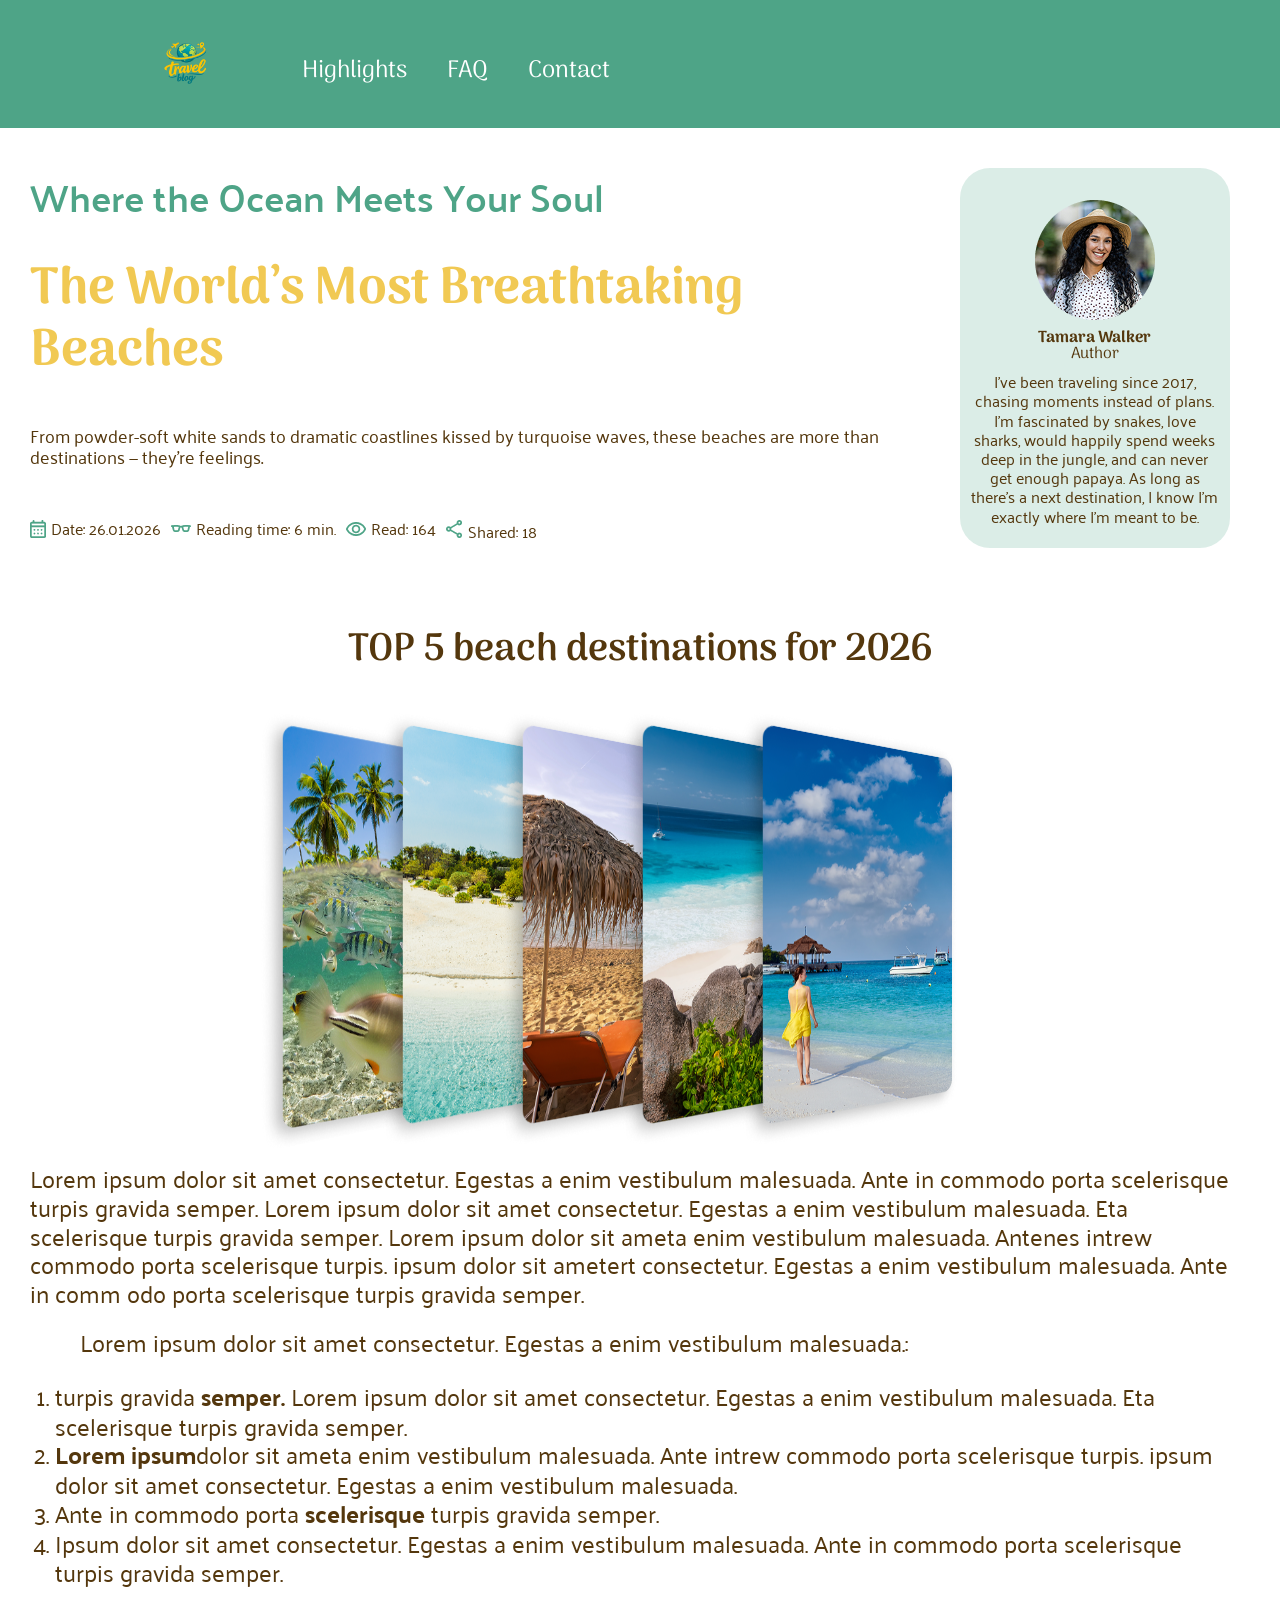
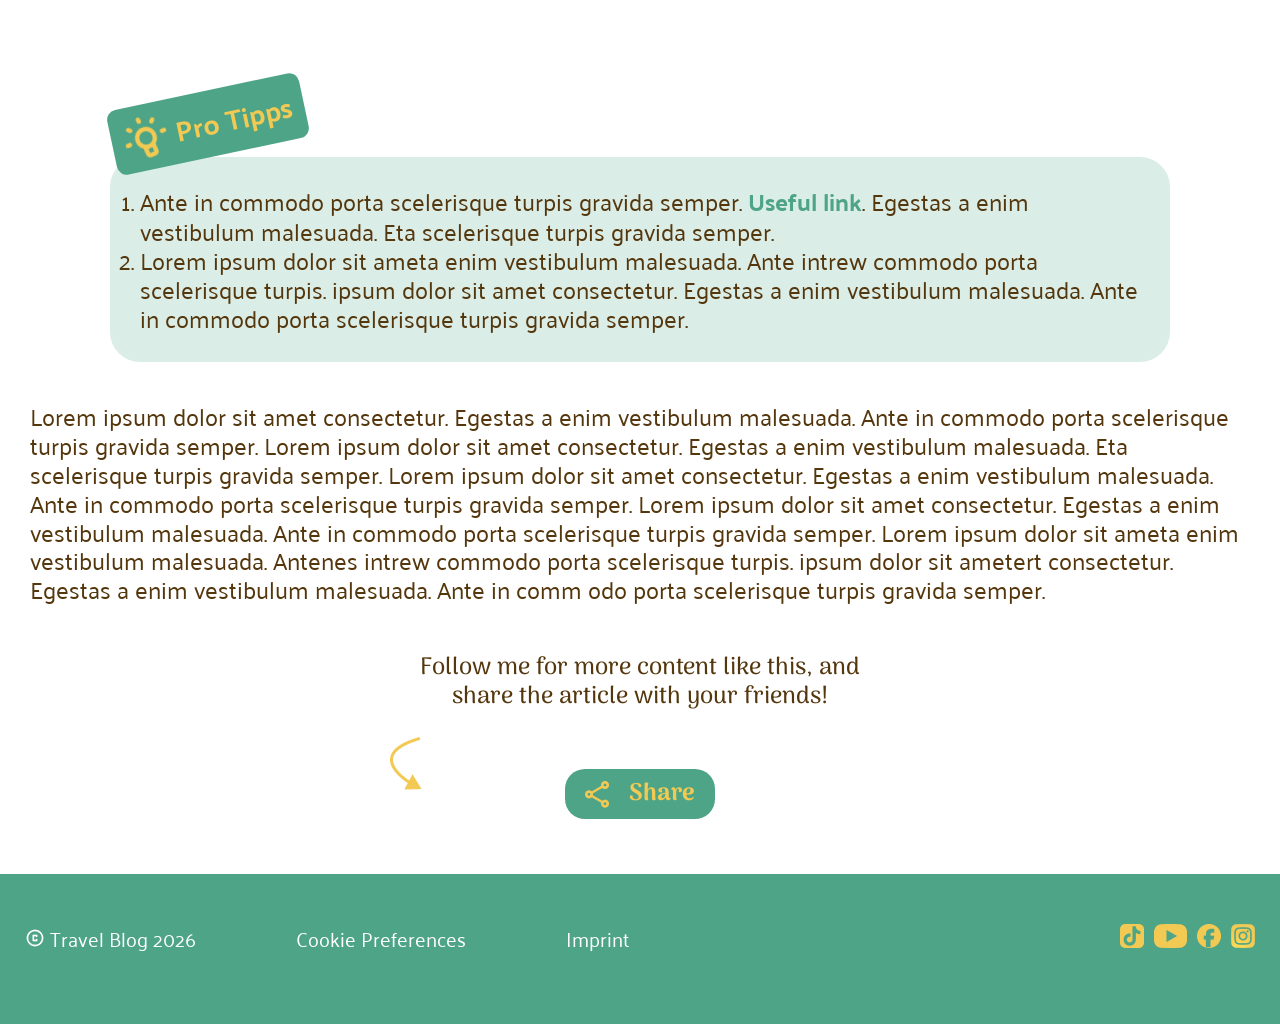
==== commit 9e696b23: "fix: gap footer text, highligh text,mouse pointer faq, padding article 2" ====
--- a/article-1.html
+++ b/article-1.html
@@ -143,28 +143,30 @@
                     </div>
                 </section>
                 <!-- ----------- -->
-                <div class="mini-box">
-                    <div class="light">
-                        <img src="./assets/icons/glühbirne.png" alt="Glühbirne Image" />
-                        <p>Pro Tipps</p>
-                    </div>
-                </div>
-                <section class="big-box">
-                    <div class="box-text">
-                        <ol>
-                            <li>
-                                Ante in commodo porta scelerisque turpis gravida semper.
-                                <span class="box-fett">Useful link</span>. Egestas a enim vestibulum malesuada. Eta
-                                scelerisque turpis gravida semper.
-                            </li>
-                            <li>
-                                Lorem ipsum dolor sit ameta enim vestibulum malesuada. Ante intrew commodo porta
-                                scelerisque turpis. ipsum dolor sit amet consectetur. Egestas a enim vestibulum
-                                malesuada. Ante in commodo porta scelerisque turpis gravida semper.
-                            </li>
-                        </ol>
-                    </div>
-                </section>
+                <div class="pro-tip">
+                    <div class="mini-box">
+                        <div class="light">
+                            <img src="./assets/icons/glühbirne.png" alt="Glühbirne Image" />
+                            <p>Pro Tipps</p>
+                        </div>
+                    </div>
+                    <section class="big-box">
+                        <div class="box-text">
+                            <ol>
+                                <li>
+                                    Ante in commodo porta scelerisque turpis gravida semper.
+                                    <span class="box-fett">Useful link</span>. Egestas a enim vestibulum malesuada. Eta
+                                    scelerisque turpis gravida semper.
+                                </li>
+                                <li>
+                                    Lorem ipsum dolor sit ameta enim vestibulum malesuada. Ante intrew commodo porta
+                                    scelerisque turpis. ipsum dolor sit amet consectetur. Egestas a enim vestibulum
+                                    malesuada. Ante in commodo porta scelerisque turpis gravida semper.
+                                </li>
+                            </ol>
+                        </div>
+                    </section>
+                </div>
                 <!-- ----------- -->
                 <div class="lorem">
                     <p>
--- a/css/header-footer.css
+++ b/css/header-footer.css
@@ -42,6 +42,9 @@
                 justify-content: space-around;
                 list-style-type: none;
                 gap: 40px;
+
+
+                
             }
         }
 
@@ -51,9 +54,36 @@
             text-decoration: none;
         }
 
+        a:hover {
+            text-decoration-line: underline;
+            text-decoration-style: wavy;
+            text-decoration-color: #f1c953;
+        }
+
+        a.active {
+            font-weight: bold;
+            color: #f1c953;
+        }
+
         img {
             width: 56px;
             height: 56px;
+        }
+
+        li {
+            input {
+                display: none;
+            }
+
+            label {
+                cursor: pointer;
+                color: #54370d;
+            }
+
+            input:checked + label {
+                color: #f1c953;
+                text-decoration: underline wavy;
+            }
         }
     }
 }
@@ -193,7 +223,7 @@
                 flex-direction: row-reverse;
                 justify-content: flex-end; /* Flex-end wegen row-reverse */
 
-                gap: 50px;
+                gap: 100px;
 
                 p {
                     font-size: 16px;
--- a/css/article-standard.css
+++ b/css/article-standard.css
@@ -92,49 +92,51 @@
 
             /* ------------------------------------------------------------------------------------- */
 
-            .mini-box {
-                display: flex;
-                justify-content: center;
-                align-items: center;
-                width: 196px;
-                height: 66px;
-                background-color: rgba(78, 164, 135, 1);
-                border-radius: 10px;
-                transform: rotate(-12deg);
-                .light {
-                    display: flex;
+            .pro-tip {
+                .mini-box {
+                    display: flex;
+                    justify-content: center;
                     align-items: center;
-                    justify-content: center;
-                    gap: 10px;
-                }
-                p {
-                    font-weight: bold;
-                    font-size: 28px;
-                    color: rgba(241, 201, 83, 1);
-                }
-            }
-
-            .big-box {
-                display: flex;
-                flex-direction: column;
-                align-items: center;
-                background-color: rgba(78, 164, 135, 0.2);
-                border-radius: 30px;
-            margin-bottom: 40px;
-                .box-text {
-                    padding: 10px;
-                    text-align: center;
-                    font-family: "Palanquin";
-                    font-weight: 400;
-                    font-size: 16px;
-                    line-height: 1.2;
-                    color: rgba(84, 55, 13, 1);
-                    text-align: start;
-                    padding: 30px;
-                }
-                .box-fett {
-                    color: rgba(78, 164, 135, 1);
-                    font-weight: bold;
+                    width: 196px;
+                    height: 66px;
+                    background-color: rgba(78, 164, 135, 1);
+                    border-radius: 10px;
+                    transform: rotate(-12deg);
+                    .light {
+                        display: flex;
+                        align-items: center;
+                        justify-content: center;
+                        gap: 10px;
+                    }
+                    p {
+                        font-weight: bold;
+                        font-size: 28px;
+                        color: rgba(241, 201, 83, 1);
+                    }
+                }
+
+                .big-box {
+                    display: flex;
+                    flex-direction: column;
+                    align-items: center;
+                    background-color: rgba(78, 164, 135, 0.2);
+                    border-radius: 30px;
+                    margin-bottom: 40px;
+                    .box-text {
+                        padding: 10px;
+                        text-align: center;
+                        font-family: "Palanquin";
+                        font-weight: 400;
+                        font-size: 16px;
+                        line-height: 1.2;
+                        color: rgba(84, 55, 13, 1);
+                        text-align: start;
+                        padding: 30px;
+                    }
+                    .box-fett {
+                        color: rgba(78, 164, 135, 1);
+                        font-weight: bold;
+                    }
                 }
             }
 
@@ -243,6 +245,10 @@
                 }
             }
         }
+        .pro-tip {
+            padding-left: 80px;
+            padding-right: 80px;
+        }
         .follow-me-section {
             max-width: 500px;
         }
@@ -259,5 +265,4 @@
             }
         }
     }
-
-}
+}
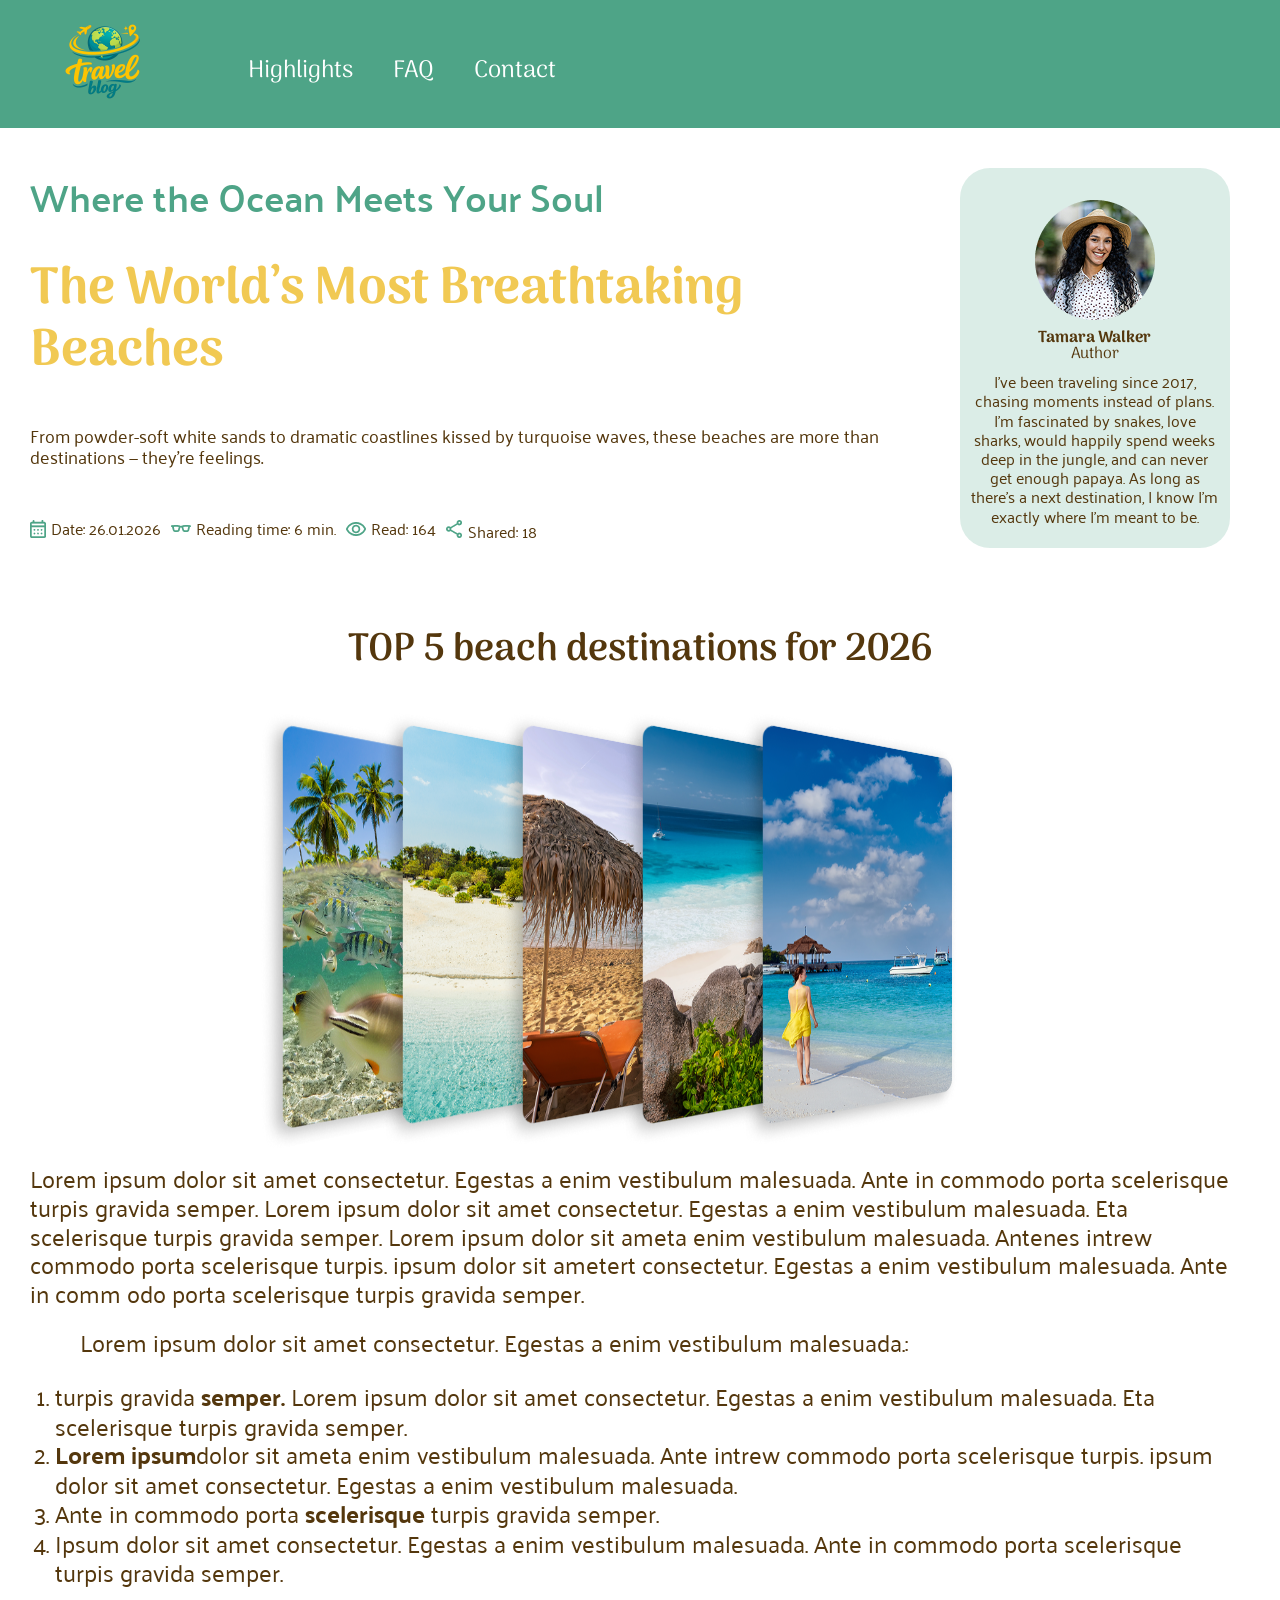
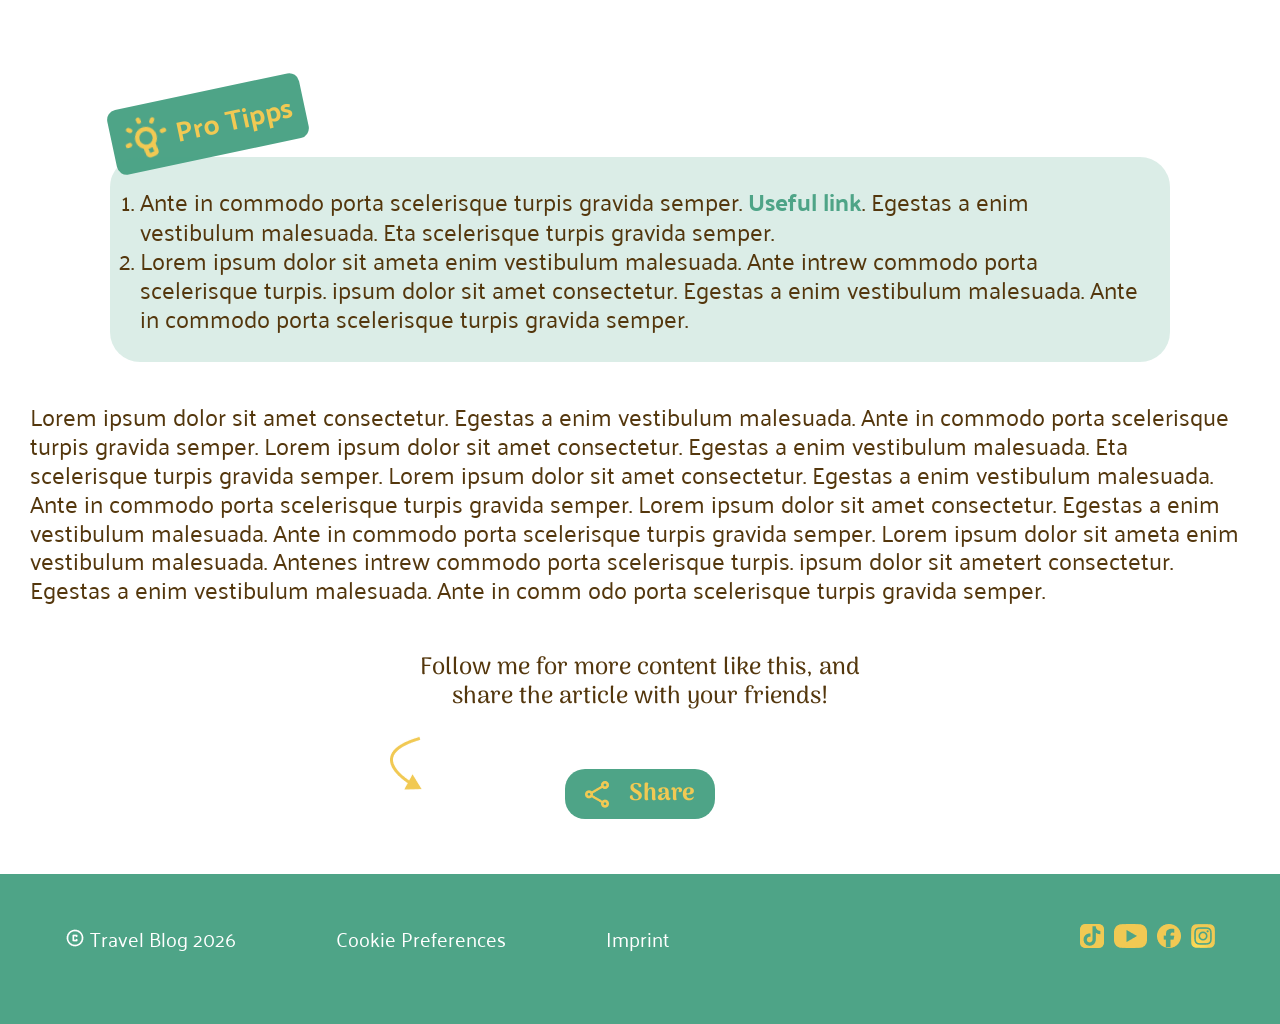
==== commit 68a28a02: "Fix: Sections in article files" ====
--- a/article-1.html
+++ b/article-1.html
@@ -24,9 +24,9 @@
             </div>
         </header>
         <main>
-            <content class="content">
+            <article class="main-content">
                 <!-- ------------------------------------------------------------------------------------- -->
-                <div class="article-landing-section">
+                <section class="article-landing-section">
                     <div class="article-landing-section-left">
                         <h2>Where the Ocean Meets Your Soul</h2>
                         <h1>The World’s Most Breathtaking Beaches</h1>
@@ -73,10 +73,10 @@
                             >
                         </div>
                     </div>
-                </div>
+                </section>
                 <!-- ----------- -->
                 <h3>TOP 5 beach destinations for 2026</h3>
-                <div class="photo-slider">
+                <section class="photo-slider">
                     <section class="slider-b">
                         <img class="slider-b-element" src="./assets/img/cards-1.png" alt="" />
                         <img class="slider-b-element" src="./assets/img/cards-4.png" alt="" />
@@ -106,7 +106,7 @@
                             <label for="s5"></label>
                         </div>
                     </section>
-                </div>
+                </section>
                 <section class="textarea">
                     <div class="text">
                         <p>
@@ -143,7 +143,7 @@
                     </div>
                 </section>
                 <!-- ----------- -->
-                <div class="pro-tip">
+                <section class="pro-tip">
                     <div class="mini-box">
                         <div class="light">
                             <img src="./assets/icons/glühbirne.png" alt="Glühbirne Image" />
@@ -166,9 +166,9 @@
                             </ol>
                         </div>
                     </section>
-                </div>
+                </section>
                 <!-- ----------- -->
-                <div class="lorem">
+                <section class="lorem">
                     <p>
                         Lorem ipsum dolor sit amet consectetur. Egestas a enim vestibulum malesuada. Ante in commodo
                         porta scelerisque turpis gravida semper. Lorem ipsum dolor sit amet consectetur. Egestas a enim
@@ -181,16 +181,16 @@
                         turpis. ipsum dolor sit ametert consectetur. Egestas a enim vestibulum malesuada. Ante in comm
                         odo porta scelerisque turpis gravida semper.
                     </p>
-                </div>
-                <div class="follow-me-section">
+                </section>
+                <section class="follow-me-section">
                     <h4>Follow me for more content like this, and share the article with your friends!</h4>
                     <img src="./assets/icons/arrow-icon.png" alt="Arrow Icon" />
                     <div class="share-button">
                         <img src="./assets/icons/share-icon-yellow.png" alt="Share Icon" />
                         <p>Share</p>
                     </div>
-                </div>
-            </content>
+                </section>
+            </article>
         </main>
         <footer>
             <div class="footer-content">
--- a/css/header-footer.css
+++ b/css/header-footer.css
@@ -42,9 +42,6 @@
                 justify-content: space-around;
                 list-style-type: none;
                 gap: 40px;
-
-
-                
             }
         }
 
@@ -65,9 +62,16 @@
             color: #f1c953;
         }
 
+/* ----------------------------------------------------------------------------------------- */
+
+
+
+/* ----------------------------------------------------------------------------------------- */
+
+
         img {
-            width: 56px;
-            height: 56px;
+            width: 82px;
+            height: 82px;
         }
 
         li {
@@ -94,7 +98,7 @@
     width: 100%;
 
     .footer-content {
-        max-width: 1440px;
+        max-width: 1200px;
         margin-left: auto;
         margin-right: auto;
 
@@ -184,7 +188,7 @@
         .header-content {
             align-items: center;
             justify-content: flex-start;
-            padding-left: 30px;
+            padding-left: 10px;
             gap: 30px;
             .header-nav-bar {
                 display: unset;
@@ -248,7 +252,7 @@
     header {
         .header-content {
             height: 128px;
-            max-width: 980px;
+            max-width: 1200px;
             /* justify-content: space-between; */
             margin-left: auto;
             margin-right: auto;
@@ -256,8 +260,8 @@
             padding-right: 0px;
 
             img {
-                width: 72px;
-                height: 72px;
+                width: 128px;
+                height: 128px;
             }
         }
     }
@@ -271,17 +275,3 @@
         }
     }
 }
-
-@media screen and (min-width: 1440px) {
-    header {
-        .header-content {
-            max-width: 1440px;
-            padding-left: 30px;
-        }
-    }
-    footer {
-        .footer-content {
-            padding-left: 30px;
-        }
-    }
-}
--- a/css/fonts.css
+++ b/css/fonts.css
@@ -9,6 +9,110 @@
 /* ############################################################## */
 /* ############################################################## */
 
+
+/* arima-regular - latin */
+@font-face {
+    font-display: swap; /* Check https://developer.mozilla.org/en-US/docs/Web/CSS/@font-face/font-display for other options. */
+    font-family: "Arima";
+    font-style: normal;
+    font-weight: 400;
+    src: url("../assets/fonts/arima-v7-latin-regular.woff2") format("woff2"); /* Chrome 36+, Opera 23+, Firefox 39+, Safari 12+, iOS 10+ */
+}
+/* arima-500 - latin */
+@font-face {
+    font-display: swap; /* Check https://developer.mozilla.org/en-US/docs/Web/CSS/@font-face/font-display for other options. */
+    font-family: "Arima";
+    font-style: normal;
+    font-weight: 500;
+    src: url("../assets/fonts/arima-v7-latin-500.woff2") format("woff2"); /* Chrome 36+, Opera 23+, Firefox 39+, Safari 12+, iOS 10+ */
+}
+/* arima-600 - latin */
+@font-face {
+    font-display: swap; /* Check https://developer.mozilla.org/en-US/docs/Web/CSS/@font-face/font-display for other options. */
+    font-family: "Arima";
+    font-style: normal;
+    font-weight: 600;
+    src: url("../assets/fonts/arima-v7-latin-600.woff2") format("woff2"); /* Chrome 36+, Opera 23+, Firefox 39+, Safari 12+, iOS 10+ */
+}
+/* arima-700 - latin */
+@font-face {
+    font-display: swap; /* Check https://developer.mozilla.org/en-US/docs/Web/CSS/@font-face/font-display for other options. */
+    font-family: "Arima";
+    font-style: normal;
+    font-weight: 700;
+    src: url("../assets/fonts/arima-v7-latin-700.woff2") format("woff2"); /* Chrome 36+, Opera 23+, Firefox 39+, Safari 12+, iOS 10+ */
+}
+
+/* palanquin-regular - latin */
+@font-face {
+    font-display: swap; /* Check https://developer.mozilla.org/en-US/docs/Web/CSS/@font-face/font-display for other options. */
+    font-family: "Palanquin";
+    font-style: normal;
+    font-weight: 400;
+    src: url("../assets/fonts/palanquin-v17-latin-regular.woff2")
+        format("woff2"); /* Chrome 36+, Opera 23+, Firefox 39+, Safari 12+, iOS 10+ */
+}
+/* palanquin-500 - latin */
+@font-face {
+    font-display: swap; /* Check https://developer.mozilla.org/en-US/docs/Web/CSS/@font-face/font-display for other options. */
+    font-family: "Palanquin";
+    font-style: normal;
+    font-weight: 500;
+    src: url("../assets/fonts/palanquin-v17-latin-500.woff2") format("woff2"); /* Chrome 36+, Opera 23+, Firefox 39+, Safari 12+, iOS 10+ */
+}
+/* palanquin-600 - latin */
+@font-face {
+    font-display: swap; /* Check https://developer.mozilla.org/en-US/docs/Web/CSS/@font-face/font-display for other options. */
+    font-family: "Palanquin";
+    font-style: normal;
+    font-weight: 600;
+    src: url("../assets/fonts/palanquin-v17-latin-600.woff2") format("woff2"); /* Chrome 36+, Opera 23+, Firefox 39+, Safari 12+, iOS 10+ */
+}
+/* palanquin-700 - latin */
+@font-face {
+    font-display: swap; /* Check https://developer.mozilla.org/en-US/docs/Web/CSS/@font-face/font-display for other options. */
+    font-family: "Palanquin";
+    font-style: normal;
+    font-weight: 700;
+    src: url("../assets/fonts/palanquin-v17-latin-700.woff2") format("woff2"); /* Chrome 36+, Opera 23+, Firefox 39+, Safari 12+, iOS 10+ */
+}
+
+/* palanquin-dark-regular - latin */
+@font-face {
+    font-display: swap; /* Check https://developer.mozilla.org/en-US/docs/Web/CSS/@font-face/font-display for other options. */
+    font-family: "Palanquin Dark";
+    font-style: normal;
+    font-weight: 400;
+    src: url("../assets/fonts/palanquin-dark-v17-latin-regular.woff2")
+        format("woff2"); /* Chrome 36+, Opera 23+, Firefox 39+, Safari 12+, iOS 10+ */
+}
+/* palanquin-dark-500 - latin */
+@font-face {
+    font-display: swap; /* Check https://developer.mozilla.org/en-US/docs/Web/CSS/@font-face/font-display for other options. */
+    font-family: "Palanquin Dark";
+    font-style: normal;
+    font-weight: 500;
+    src: url("../assets/fonts/palanquin-dark-v17-latin-500.woff2")
+        format("woff2"); /* Chrome 36+, Opera 23+, Firefox 39+, Safari 12+, iOS 10+ */
+}
+/* palanquin-dark-600 - latin */
+@font-face {
+    font-display: swap; /* Check https://developer.mozilla.org/en-US/docs/Web/CSS/@font-face/font-display for other options. */
+    font-family: "Palanquin Dark";
+    font-style: normal;
+    font-weight: 600;
+    src: url("../assets/fonts/palanquin-dark-v17-latin-600.woff2")
+        format("woff2"); /* Chrome 36+, Opera 23+, Firefox 39+, Safari 12+, iOS 10+ */
+}
+/* palanquin-dark-700 - latin */
+@font-face {
+    font-display: swap; /* Check https://developer.mozilla.org/en-US/docs/Web/CSS/@font-face/font-display for other options. */
+    font-family: "Palanquin Dark";
+    font-style: normal;
+    font-weight: 700;
+    src: url("../assets/fonts/palanquin-dark-v17-latin-700.woff2")
+        format("woff2"); /* Chrome 36+, Opera 23+, Firefox 39+, Safari 12+, iOS 10+ */
+}
 
 
 
@@ -105,107 +209,3 @@
 .footer-content p {
     color: white;
 }
-
-/* arima-regular - latin */
-@font-face {
-    font-display: swap; /* Check https://developer.mozilla.org/en-US/docs/Web/CSS/@font-face/font-display for other options. */
-    font-family: "Arima";
-    font-style: normal;
-    font-weight: 400;
-    src: url("../assets/fonts/arima-v7-latin-regular.woff2") format("woff2"); /* Chrome 36+, Opera 23+, Firefox 39+, Safari 12+, iOS 10+ */
-}
-/* arima-500 - latin */
-@font-face {
-    font-display: swap; /* Check https://developer.mozilla.org/en-US/docs/Web/CSS/@font-face/font-display for other options. */
-    font-family: "Arima";
-    font-style: normal;
-    font-weight: 500;
-    src: url("../assets/fonts/arima-v7-latin-500.woff2") format("woff2"); /* Chrome 36+, Opera 23+, Firefox 39+, Safari 12+, iOS 10+ */
-}
-/* arima-600 - latin */
-@font-face {
-    font-display: swap; /* Check https://developer.mozilla.org/en-US/docs/Web/CSS/@font-face/font-display for other options. */
-    font-family: "Arima";
-    font-style: normal;
-    font-weight: 600;
-    src: url("../assets/fonts/arima-v7-latin-600.woff2") format("woff2"); /* Chrome 36+, Opera 23+, Firefox 39+, Safari 12+, iOS 10+ */
-}
-/* arima-700 - latin */
-@font-face {
-    font-display: swap; /* Check https://developer.mozilla.org/en-US/docs/Web/CSS/@font-face/font-display for other options. */
-    font-family: "Arima";
-    font-style: normal;
-    font-weight: 700;
-    src: url("../assets/fonts/arima-v7-latin-700.woff2") format("woff2"); /* Chrome 36+, Opera 23+, Firefox 39+, Safari 12+, iOS 10+ */
-}
-
-/* palanquin-regular - latin */
-@font-face {
-    font-display: swap; /* Check https://developer.mozilla.org/en-US/docs/Web/CSS/@font-face/font-display for other options. */
-    font-family: "Palanquin";
-    font-style: normal;
-    font-weight: 400;
-    src: url("../assets/fonts/palanquin-v17-latin-regular.woff2")
-        format("woff2"); /* Chrome 36+, Opera 23+, Firefox 39+, Safari 12+, iOS 10+ */
-}
-/* palanquin-500 - latin */
-@font-face {
-    font-display: swap; /* Check https://developer.mozilla.org/en-US/docs/Web/CSS/@font-face/font-display for other options. */
-    font-family: "Palanquin";
-    font-style: normal;
-    font-weight: 500;
-    src: url("../assets/fonts/palanquin-v17-latin-500.woff2") format("woff2"); /* Chrome 36+, Opera 23+, Firefox 39+, Safari 12+, iOS 10+ */
-}
-/* palanquin-600 - latin */
-@font-face {
-    font-display: swap; /* Check https://developer.mozilla.org/en-US/docs/Web/CSS/@font-face/font-display for other options. */
-    font-family: "Palanquin";
-    font-style: normal;
-    font-weight: 600;
-    src: url("../assets/fonts/palanquin-v17-latin-600.woff2") format("woff2"); /* Chrome 36+, Opera 23+, Firefox 39+, Safari 12+, iOS 10+ */
-}
-/* palanquin-700 - latin */
-@font-face {
-    font-display: swap; /* Check https://developer.mozilla.org/en-US/docs/Web/CSS/@font-face/font-display for other options. */
-    font-family: "Palanquin";
-    font-style: normal;
-    font-weight: 700;
-    src: url("../assets/fonts/palanquin-v17-latin-700.woff2") format("woff2"); /* Chrome 36+, Opera 23+, Firefox 39+, Safari 12+, iOS 10+ */
-}
-
-/* palanquin-dark-regular - latin */
-@font-face {
-    font-display: swap; /* Check https://developer.mozilla.org/en-US/docs/Web/CSS/@font-face/font-display for other options. */
-    font-family: "Palanquin Dark";
-    font-style: normal;
-    font-weight: 400;
-    src: url("../assets/fonts/palanquin-dark-v17-latin-regular.woff2")
-        format("woff2"); /* Chrome 36+, Opera 23+, Firefox 39+, Safari 12+, iOS 10+ */
-}
-/* palanquin-dark-500 - latin */
-@font-face {
-    font-display: swap; /* Check https://developer.mozilla.org/en-US/docs/Web/CSS/@font-face/font-display for other options. */
-    font-family: "Palanquin Dark";
-    font-style: normal;
-    font-weight: 500;
-    src: url("../assets/fonts/palanquin-dark-v17-latin-500.woff2")
-        format("woff2"); /* Chrome 36+, Opera 23+, Firefox 39+, Safari 12+, iOS 10+ */
-}
-/* palanquin-dark-600 - latin */
-@font-face {
-    font-display: swap; /* Check https://developer.mozilla.org/en-US/docs/Web/CSS/@font-face/font-display for other options. */
-    font-family: "Palanquin Dark";
-    font-style: normal;
-    font-weight: 600;
-    src: url("../assets/fonts/palanquin-dark-v17-latin-600.woff2")
-        format("woff2"); /* Chrome 36+, Opera 23+, Firefox 39+, Safari 12+, iOS 10+ */
-}
-/* palanquin-dark-700 - latin */
-@font-face {
-    font-display: swap; /* Check https://developer.mozilla.org/en-US/docs/Web/CSS/@font-face/font-display for other options. */
-    font-family: "Palanquin Dark";
-    font-style: normal;
-    font-weight: 700;
-    src: url("../assets/fonts/palanquin-dark-v17-latin-700.woff2")
-        format("woff2"); /* Chrome 36+, Opera 23+, Firefox 39+, Safari 12+, iOS 10+ */
-}
--- a/css/article-standard.css
+++ b/css/article-standard.css
@@ -13,7 +13,7 @@
         padding-left: 25px;
         padding-right: 25px;
 
-        content {
+        .main-content {
             /* ------------------------------------------------------------------------------------- */
 
             .article-landing-section {
@@ -193,28 +193,36 @@
 }
 
 @media screen and (min-width: 375px) {
-    .content {
-        .article-landing-section {
-            flex-direction: column;
-            align-items: center;
-            .article-landing-section-left {
-                .article-status {
-                    max-width: 400px;
-                }
-            }
-            .article-landing-section-right {
-                width: 350px;
+    body {
+        main {
+            .main-content {
+                .article-landing-section {
+                    flex-direction: column;
+                    align-items: center;
+                    .article-landing-section-left {
+                        .article-status {
+                            max-width: 400px;
+                        }
+                    }
+                    .article-landing-section-right {
+                        width: 350px;
+                    }
+                }
             }
         }
     }
 }
 
 @media screen and (min-width: 560px) {
-    .content {
-        .article-landing-section {
-            .article-landing-section-left {
-                .article-status {
-                    max-width: 100%;
+    body {
+        main {
+            .main-content {
+                .article-landing-section {
+                    .article-landing-section-left {
+                        .article-status {
+                            max-width: 100%;
+                        }
+                    }
                 }
             }
         }
@@ -222,47 +230,55 @@
 }
 
 @media screen and (min-width: 768px) {
-    .content {
-        .article-landing-section {
-            flex-direction: row;
-
-            .article-landing-section-left {
-                margin-top: 20px;
-                min-height: 370px;
-
-                justify-content: space-between;
-
-                .article-status {
-                    max-width: 400px;
-                }
-            }
-            .article-landing-section-right {
-                margin-left: 30px;
-                .author {
-                    margin-top: 20px;
-                    width: 270px;
-                    height: 380px;
-                }
-            }
-        }
-        .pro-tip {
-            padding-left: 80px;
-            padding-right: 80px;
-        }
-        .follow-me-section {
-            max-width: 500px;
+    body {
+        main {
+            .main-content {
+                .article-landing-section {
+                    flex-direction: row;
+
+                    .article-landing-section-left {
+                        margin-top: 20px;
+                        min-height: 370px;
+
+                        justify-content: space-between;
+
+                        .article-status {
+                            max-width: 400px;
+                        }
+                    }
+                    .article-landing-section-right {
+                        margin-left: 30px;
+                        .author {
+                            margin-top: 20px;
+                            width: 270px;
+                            height: 380px;
+                        }
+                    }
+                }
+                .pro-tip {
+                    padding-left: 80px;
+                    padding-right: 80px;
+                }
+                .follow-me-section {
+                    max-width: 500px;
+                }
+            }
         }
     }
 }
 
 @media screen and (min-width: 900px) {
-    .content {
-        .article-landing-section {
-            .article-landing-section-left {
-                .article-status {
-                    max-width: 100%;
-                }
-            }
-        }
-    }
-}
+    body {
+        main {
+            .main-content {
+                .article-landing-section {
+                    .article-landing-section-left {
+                        .article-status {
+                            max-width: 100%;
+                        }
+                    }
+                }
+            }
+        }
+    }
+}
--- a/css/article-1.css
+++ b/css/article-1.css
@@ -6,7 +6,7 @@
         padding-left: 10px;
         padding-right: 10px;
 
-        content {
+        .main-content {
             /* ------------------------------------------------------------------------------------- */
 
             body {
@@ -45,6 +45,7 @@
                 height: 100%;
 
                 position: absolute; /* Macht nur Sinn, wenn der Slider position: relative; hat */
+                left: 0;
                 display: flex;
 
                 transition: all 1s ease-in-out;
@@ -70,7 +71,7 @@
             der Gesamtbreite transfomiert (verschoben) werden. Die Gesamtbreite wurde mit overflow: hidden;
             versteckt.  */
             .slider-a input[value="one"]:checked ~ .slider-a-wrapper {
-                transform: translateX(calc(200% / 5));
+                transform: translateX(0);
 
                 .element-two {
                     transform: perspective(300px) rotateY(-20deg) translateX(0) scaleX(0.9) scaleY(0.9);
@@ -84,7 +85,7 @@
             }
 
             .slider-a input[value="two"]:checked ~ .slider-a-wrapper {
-                transform: translateX(calc(100% / 5));
+                transform: translateX(-20%);
 
                 .element-one {
                     transform: translateX(0) perspective(300px) rotateY(20deg) scaleX(0.9) scaleY(0.9);
@@ -103,7 +104,7 @@
             }
 
             .slider-a input[value="three"]:checked ~ .slider-a-wrapper {
-                transform: translateX(0);
+                transform: translateX(-40%);
 
                 .element-one {
                     transform: translateX(0) perspective(300px) rotateY(20deg) scaleX(0.9) scaleY(0.9);
@@ -127,7 +128,7 @@
             }
 
             .slider-a input[value="four"]:checked ~ .slider-a-wrapper {
-                transform: translateX(calc(-100% / 5));
+                transform: translateX(-60%);
 
                 .element-two {
                     transform: translateX(0) perspective(300px) rotateY(20deg) scaleX(0.9) scaleY(0.9);
@@ -146,7 +147,7 @@
             }
 
             .slider-a input[value="five"]:checked ~ .slider-a-wrapper {
-                transform: translateX(calc(-200% / 5));
+                transform: translateX(-80%);
 
                 .element-three {
                     transform: translateX(0) perspective(300px) rotateY(20deg) scaleX(0.9) scaleY(0.9);
@@ -330,7 +331,7 @@
     main {
         padding-left: 30px;
         padding-right: 30px;
-        .content {
+        .main-content {
             .photo-slider {
                 .slider-a {
                     display: none;
@@ -388,7 +389,7 @@
 
 @media screen and (max-width: 768px) {
     main {
-        .content {
+        .main-content {
             .photo-slider {
                 .slider-b {
                     display: none;
